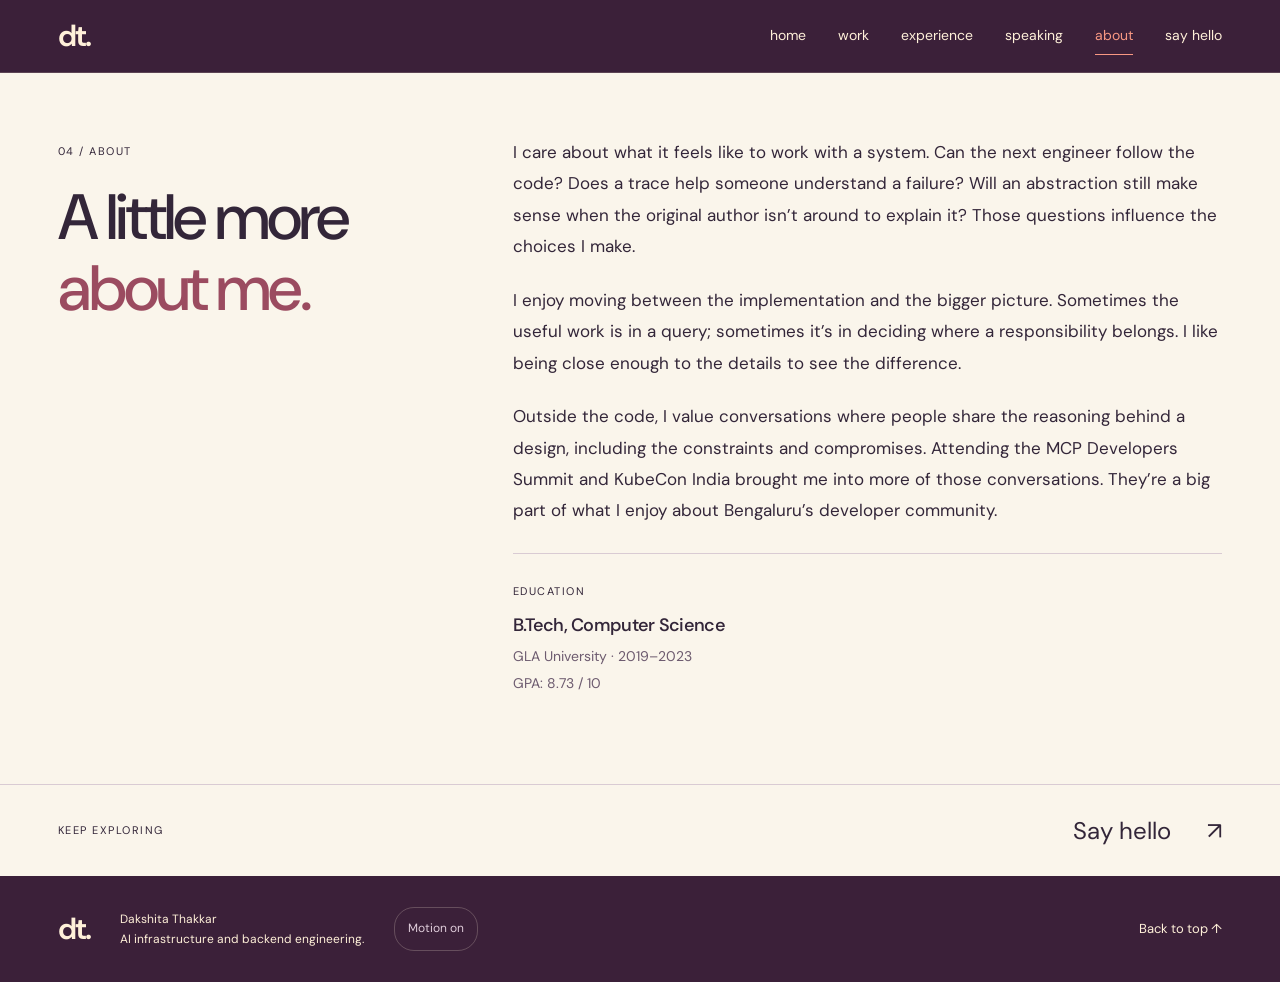
==== about.html @ 4d44dc37 "Split portfolio into full-width pages with shared navigation" ====
<!doctype html>
<html lang="en">
<head>
  <meta charset="utf-8">
  <meta name="viewport" content="width=device-width, initial-scale=1">
  <meta name="description" content="How I approach engineering, what I value in a system, and a little more about me.">
  <meta name="theme-color" content="#3b2039">
  <link rel="canonical" href="https://dakshitathakkar.github.io/about.html">
  <meta property="og:url" content="https://dakshitathakkar.github.io/about.html">
  <meta property="og:type" content="website">
  <meta property="og:title" content="About | Dakshita Thakkar">
  <meta property="og:description" content="How I approach engineering, what I value in a system, and a little more about me.">
  <title>About | Dakshita Thakkar</title>
  <link rel="icon" href="favicon.svg" type="image/svg+xml">
  <link rel="preconnect" href="https://fonts.googleapis.com">
  <link rel="preconnect" href="https://fonts.gstatic.com" crossorigin>
  <link href="https://fonts.googleapis.com/css2?family=DM+Sans:wght@400;450;500;550;600;650;700&display=swap" rel="stylesheet">
  <link rel="stylesheet" href="styles.css?v=bc477341f2">
  <link rel="stylesheet" href="interactions.css?v=3bfc44e476">
  <script src="site.js?v=f56ec90267" defer></script>
</head>
<body id="top"><div id="dakshita-studio" data-page="about" data-motion="off" aria-label="Dakshita’s personal portfolio"><div class="ds-spotlight" aria-hidden="true"></div><a class="skip-link" href="#main-content">Skip to content</a><header class="ds-nav"><a href="./" class="ds-monogram" aria-label="Dakshita Thakkar, home">dt.</a><nav aria-label="Main navigation"><a href="./">home</a><a href="work.html">work</a><a href="experience.html">experience</a><a href="speaking.html">speaking</a><a href="about.html" aria-current="page">about</a><a href="contact.html">say hello</a></nav><span class="ds-reading-progress" aria-hidden="true"></span></header>
<main id="main-content" tabindex="-1"><section class="ds-about-section ds-section" id="ds-about" aria-labelledby="about-title"><div class="ds-section-heading"><span class="ds-kicker">04 / ABOUT</span><h1 class="ds-page-title" id="about-title">A little more <br> <em>about me.</em></h1></div><div class="ds-about-copy"><p>I care about what it feels like to work with a system. Can the next engineer follow the code? Does a trace help someone understand a failure? Will an abstraction still make sense when the original author isn’t around to explain it? Those questions influence the choices I make.</p><p>I enjoy moving between the implementation and the bigger picture. Sometimes the useful work is in a query; sometimes it’s in deciding where a responsibility belongs. I like being close enough to the details to see the difference.</p><p>Outside the code, I value conversations where people share the reasoning behind a design, including the constraints and compromises. Attending the MCP Developers Summit and KubeCon India brought me into more of those conversations. They’re a big part of what I enjoy about Bengaluru’s developer community.</p><div class="ds-education"><span class="ds-kicker">EDUCATION</span><h3>B.Tech, Computer Science</h3><p>GLA University · 2019–2023 <br> GPA: 8.73 / 10</p></div></div></section><aside class="ds-next-page"><span class="ds-kicker">KEEP EXPLORING</span><a href="contact.html">Say hello <span aria-hidden="true">↗</span></a></aside></main>
  <footer class="ds-footer"><span class="ds-monogram">dt.</span><span>Dakshita Thakkar <br> AI infrastructure and backend engineering.</span><button class="ds-motion-toggle" type="button" aria-pressed="false" hidden>Motion off</button><a class="ds-back-top" href="#top">Back to top ↑</a></footer>
</div></body></html>
---- styles.css ----
/* Personal cover, restrained technical typography. */
:root{color-scheme:light dark}
html{scroll-padding-top:24px}
body{margin:0;background:light-dark(#eae2e4,#17141b)}
button,a,summary{-webkit-tap-highlight-color:transparent}
a:focus-visible,summary:focus-visible{outline:3px solid #cf795f;outline-offset:6px;border-radius:2px}
::selection{background:#f89883;color:#301d30}

#dakshita-studio{--ds-paper:light-dark(#faf5eb,#242027);--ds-ink:light-dark(#332639,#efe5d8);--ds-muted:light-dark(#6d5b6f,#c1b1c1);--ds-rule:light-dark(#d9cbd3,#544453);--ds-cover:light-dark(#3b2039,#301d30);--ds-cream:#fff0d9;--ds-coral:#f89883;--ds-note:light-dark(#edb9a8,#4d303e);font:14px/1.65 'DM Sans',Arial,sans-serif;color:var(--ds-ink);background:var(--ds-paper);width:100%;isolation:isolate}
#dakshita-studio *{box-sizing:border-box}
#dakshita-studio a{color:inherit;text-underline-offset:5px}
#dakshita-studio .ds-cover{background:var(--ds-cover);color:var(--ds-cream);background-image:radial-gradient(#fff0d908 .7px,transparent .7px);background-size:5px 5px}
#dakshita-studio .ds-nav{display:flex;justify-content:space-between;align-items:center;gap:20px;padding:23px 42px;padding-right:95px;border-bottom:1px solid #fff0d92b}
#dakshita-studio .ds-monogram{font:italic 30px/1 'DM Sans',Arial,sans-serif;text-decoration:none;letter-spacing:-2px}
#dakshita-studio nav{display:flex;gap:25px;flex-wrap:wrap}
#dakshita-studio nav a{font-size:11px;text-decoration:none;border-bottom:1px solid transparent;padding:5px 0}
#dakshita-studio nav a:hover{border-color:var(--ds-coral);color:var(--ds-coral)}
#dakshita-studio .ds-hero{padding:30px 42px 22px}
#dakshita-studio .ds-preface{display:flex;justify-content:space-between;align-items:center;gap:18px}
#dakshita-studio .ds-preface>span:first-child{font:9px/1.5 'DM Sans',sans-serif;letter-spacing:1.8px}
#dakshita-studio .ds-hand{font:400 23px/1.1 'DM Sans',Arial,sans-serif}
#dakshita-studio .ds-hello{transform:rotate(-7deg);padding-right:25px;color:var(--ds-coral)}
#dakshita-studio h1{font:400 clamp(75px,15vw,132px)/1.06 'DM Sans',Arial,sans-serif;letter-spacing:-6px;margin:8px 0 6px;color:var(--ds-coral)}
#dakshita-studio .ds-name-dot{color:var(--ds-cream)}
#dakshita-studio .ds-hero-grid{display:grid;grid-template-columns:1.08fr 1fr;gap:40px;align-items:center}
#dakshita-studio .ds-lead{font:400 30px/1.18 'DM Sans',Arial,sans-serif;letter-spacing:-.5px;margin:20px 0 17px}
#dakshita-studio .ds-lead em{font-weight:400;color:var(--ds-coral)}
#dakshita-studio .ds-body{font-size:12px;line-height:1.8;max-width:290px;color:#e0cddb;margin:0}
#dakshita-studio .ds-work-link{display:inline-flex;gap:25px;align-items:center;font-size:12px;text-decoration:none;margin-top:23px;padding-bottom:8px;border-bottom:1px solid var(--ds-coral)}
#dakshita-studio .ds-work-link span{font-size:23px;line-height:1}
#dakshita-studio .ds-location{display:flex;align-items:center;gap:8px;font-size:10px;letter-spacing:.3px;margin-top:26px;color:#d6bacb}
#dakshita-studio .ds-location-dot{width:5px;height:5px;border-radius:50%;background:var(--ds-coral)}
#dakshita-studio .ds-photo{margin:3px 6px 0 0;padding:11px 11px 13px;background:#f4e6d4;color:#432b40;transform:rotate(4deg);position:relative;box-shadow:8px 9px 0 #20102055}
#dakshita-studio .ds-photo-space{height:219px;position:relative;display:flex;align-items:center;justify-content:center;flex-direction:column;overflow:hidden;background:#d0aeab;background-image:linear-gradient(135deg,transparent 49.7%,#f6e3c97d 50%,transparent 50.3%)}
#dakshita-studio .ds-photo-label{position:absolute;top:13px;left:13px;right:13px;font:8px/1.5 'DM Sans',sans-serif;letter-spacing:1px}
#dakshita-studio .ds-photo-initials{font:italic 118px/.9 'DM Sans',Arial,sans-serif;color:#694556;letter-spacing:-15px;margin-left:-10px}
#dakshita-studio .ds-photo-initials span{color:#946475}
#dakshita-studio .ds-photo-placeholder{position:absolute;bottom:14px;left:13px;right:13px;font-size:11px;border-top:1px solid #69455655;padding-top:8px;text-align:center}
#dakshita-studio figcaption.ds-hand{font-size:20px;text-align:center;padding-top:11px}
#dakshita-studio .ds-tape{position:absolute;z-index:1;width:90px;height:25px;background:#f3c3a5d9;top:-13px;left:calc(50% - 45px);transform:rotate(-11deg);border-left:2px dotted #dba58b;border-right:2px dotted #dba58b}
#dakshita-studio .ds-cover-foot{margin-top:39px;padding-top:18px;border-top:1px solid #fff0d92b;display:flex;align-items:center;justify-content:space-between;gap:18px}
#dakshita-studio .ds-cover-foot>span:first-child{font-size:8px;letter-spacing:1.2px}
#dakshita-studio .ds-footnote{font-size:18px;color:var(--ds-coral);transform:rotate(-2deg)}
#dakshita-studio .ds-section{display:grid;grid-template-columns:190px minmax(0,1fr);gap:34px;padding:55px 42px}
#dakshita-studio .ds-kicker{font:9px/1.5 'DM Sans',Arial,sans-serif;letter-spacing:1.4px}
#dakshita-studio h2{font:400 33px/1.13 'DM Sans',Arial,sans-serif;letter-spacing:-.6px;margin:15px 0}
#dakshita-studio h2 em{font-weight:400;color:light-dark(#9b4b60,#ee9ca7)}
#dakshita-studio .ds-section-heading>p{font-size:11px;color:var(--ds-muted);line-height:1.75}
#dakshita-studio .ds-margin-note{display:block;margin-top:44px;color:light-dark(#9b4b60,#ee9ca7);transform:rotate(-6deg);font-size:22px}
#dakshita-studio .ds-project-meta{font-size:8px;letter-spacing:1.15px;color:var(--ds-muted);display:flex;justify-content:space-between;gap:12px}
#dakshita-studio h3{font:500 19px/1.3 'DM Sans',Arial,sans-serif;letter-spacing:-.6px;margin:12px 0}
#dakshita-studio .ds-project>p{font-size:12px;line-height:1.8;color:var(--ds-muted);margin:0 0 14px}
#dakshita-studio .ds-tags{display:flex;gap:7px;flex-wrap:wrap}
#dakshita-studio .ds-tags span{padding:3px 8px;border-radius:3px;background:light-dark(#eedfe5,#432f42);color:light-dark(#753b58,#efbfce);font-size:9px}
#dakshita-studio details{margin-top:18px}
#dakshita-studio summary{display:flex;justify-content:space-between;gap:10px;font-size:11px;list-style:none;padding:9px 0}
#dakshita-studio summary::-webkit-details-marker{display:none}
#dakshita-studio .ds-outline{padding:10px 14px;border-left:2px solid light-dark(#c67986,#ee9ca7);background:light-dark(#f0e8e5,#2d2730);font-size:11px}
#dakshita-studio .ds-outline p{margin:0 0 10px}
#dakshita-studio .ds-outline p:last-child{margin-bottom:0}
#dakshita-studio .ds-project+.ds-project{border-top:1px solid var(--ds-rule);margin-top:25px;padding-top:26px}
#dakshita-studio .ds-content-note{color:var(--ds-muted);font-size:9px;margin:22px 0 0;border-top:1px solid var(--ds-rule);padding-top:14px}
#dakshita-studio .ds-notes-section{background:var(--ds-note);padding:30px 42px 33px;position:relative;border-top:1px solid var(--ds-rule);border-bottom:1px solid var(--ds-rule)}
#dakshita-studio .ds-notes-top{display:flex;justify-content:space-between;gap:15px;align-items:center}
#dakshita-studio .ds-notes-top .ds-hand{font-size:18px;transform:rotate(-3deg)}
#dakshita-studio .ds-notes-section h2{font-size:44px;margin:28px 0 25px}
#dakshita-studio .ds-notes-section h2 em{color:inherit}
#dakshita-studio .ds-notes-bottom{display:flex;justify-content:space-between;align-items:end;gap:30px}
#dakshita-studio .ds-notes-bottom p{font-size:11px;margin:0}
#dakshita-studio .ds-note-label{font-size:8px;letter-spacing:1px;max-width:160px;line-height:1.7;text-align:right}
#dakshita-studio .ds-about-section{padding-top:42px;padding-bottom:42px}
#dakshita-studio .ds-about-copy p{font-size:12px;line-height:1.9;margin:0 0 15px}
#dakshita-studio .ds-about-copy .ds-about-prompt{color:var(--ds-muted);font-size:10px}
#dakshita-studio .ds-about-copy>.ds-hand{display:block;transform:rotate(-3deg);color:light-dark(#9b4b60,#ee9ca7);margin-top:22px}
#dakshita-studio .ds-footer{background:var(--ds-cover);color:var(--ds-cream);display:flex;align-items:center;gap:23px;padding:24px 42px;font-size:10px;line-height:1.7}
#dakshita-studio .ds-draft{margin-left:auto;font-size:8px;color:#d9bfcf;text-align:right}
@media(max-width:600px){#dakshita-studio .ds-nav{padding:18px 24px;gap:13px}#dakshita-studio nav{gap:14px}#dakshita-studio nav a{font-size:10px}#dakshita-studio .ds-hero{padding:25px 24px}#dakshita-studio .ds-preface{align-items:start}#dakshita-studio .ds-preface>span:first-child{max-width:160px;font-size:8px}#dakshita-studio .ds-hello{font-size:19px;padding-right:0}#dakshita-studio h1{font-size:clamp(65px,16vw,100px);letter-spacing:-4px;margin:17px 0}#dakshita-studio .ds-hero-grid{gap:25px;grid-template-columns:1fr}#dakshita-studio .ds-intro{max-width:390px}#dakshita-studio .ds-lead{font-size:31px;margin-top:0}#dakshita-studio .ds-body{max-width:370px}#dakshita-studio .ds-photo{width:245px;max-width:92%;justify-self:center;margin:15px 0 0}#dakshita-studio .ds-cover-foot{flex-direction:column;align-items:start;margin-top:32px;gap:14px}#dakshita-studio .ds-section{grid-template-columns:1fr;padding:35px 24px;gap:25px}#dakshita-studio .ds-section-heading h2 br{display:none}#dakshita-studio .ds-section-heading>p{display:none}#dakshita-studio .ds-margin-note{display:none}#dakshita-studio h2{font-size:31px}#dakshita-studio .ds-notes-section{padding:27px 24px}#dakshita-studio .ds-notes-top{flex-wrap:wrap}#dakshita-studio .ds-notes-section h2{font-size:36px}#dakshita-studio .ds-notes-bottom{display:block}#dakshita-studio .ds-note-label{display:block;text-align:left;margin-top:18px;max-width:none}#dakshita-studio .ds-footer{padding:22px 24px;flex-wrap:wrap;gap:18px}#dakshita-studio .ds-draft{text-align:left;margin:0;width:100%}}
@media(prefers-reduced-motion:no-preference){#dakshita-studio a{transition:color .15s}#dakshita-studio .ds-photo{transition:transform .25s}#dakshita-studio .ds-photo:hover{transform:rotate(1deg)}}

/* Production typography and page scale. */
#dakshita-studio{max-width:none;margin:0;font-size:16px}
#dakshita-studio .ds-nav{padding:26px 64px}
#dakshita-studio .ds-monogram{font-style:normal;font-weight:650;letter-spacing:-2px}
#dakshita-studio nav{gap:32px}
#dakshita-studio nav a{font-size:14px;min-height:44px;display:inline-flex;align-items:center}
#dakshita-studio nav a[aria-current="location"]{color:var(--ds-coral);border-bottom-color:var(--ds-coral)}
#dakshita-studio .ds-hero{padding:42px 64px 28px}
#dakshita-studio .ds-preface>span:first-child{font-size:11px;letter-spacing:1.8px}
#dakshita-studio .ds-hand{font-family:'DM Sans',Arial,sans-serif;font-size:15px;font-weight:400;font-style:italic;line-height:1.5;transform:none}
#dakshita-studio .ds-hello{font-size:16px;transform:rotate(-4deg)}
#dakshita-studio h1{font-weight:650;font-size:clamp(76px,13vw,144px);letter-spacing:-9px;line-height:1.1;margin:15px 0 26px}
#dakshita-studio .ds-hero-grid{grid-template-columns:minmax(0,1.15fr) minmax(0,.85fr);gap:68px}
#dakshita-studio .ds-lead{font-weight:500;font-size:39px;letter-spacing:-1.3px;line-height:1.2;margin:12px 0 23px}
#dakshita-studio em{font-style:normal}
#dakshita-studio .ds-body{font-size:16px;max-width:385px;line-height:1.85}
#dakshita-studio .ds-work-link{font-size:15px;min-height:44px;margin-top:26px}
#dakshita-studio .ds-location{font-size:12px;margin-top:25px}
#dakshita-studio .ds-photo{max-width:350px;width:100%;justify-self:center;margin-right:9px;transform:rotate(3deg)}
#dakshita-studio .ds-photo-space{height:290px}
#dakshita-studio .ds-photo-label{font-size:10px;letter-spacing:1.4px;top:17px;left:17px}
#dakshita-studio .ds-photo-initials{font-style:normal;font-size:110px;font-weight:550;letter-spacing:-17px}
#dakshita-studio .ds-photo-placeholder{font-size:13px;padding-top:12px;bottom:16px}
#dakshita-studio figcaption.ds-hand{font-size:13px;padding:15px 0 4px}
#dakshita-studio .ds-cover-foot{margin-top:49px;padding-top:23px}
#dakshita-studio .ds-cover-foot>span:first-child{font-size:10px}
#dakshita-studio .ds-footnote{font-size:13px}
#dakshita-studio .ds-section{grid-template-columns:255px minmax(0,1fr);gap:65px;padding:75px 64px}
#dakshita-studio .ds-kicker{font-size:11px;letter-spacing:1.5px}
#dakshita-studio h2{font-weight:500;font-size:35px;letter-spacing:-1.25px;line-height:1.2;margin-top:20px}
#dakshita-studio .ds-section-heading>p{font-size:14px}
#dakshita-studio .ds-margin-note{font-size:15px;margin-top:36px}
#dakshita-studio .ds-project-meta{font-size:10px}
#dakshita-studio h3{font-size:23px;font-weight:550;letter-spacing:-.7px;line-height:1.4;margin-top:16px}
#dakshita-studio .ds-project>p{font-size:15px;line-height:1.85}
#dakshita-studio .ds-tags span{font-size:12px;padding:4px 10px}
#dakshita-studio summary{cursor:pointer;font-size:14px;min-height:44px;padding:12px 0;align-items:center}
#dakshita-studio summary>span{font-size:20px;transition:transform .15s}
#dakshita-studio details[open] summary>span{transform:rotate(45deg)}
#dakshita-studio .ds-outline{font-size:14px;padding:18px 20px}
#dakshita-studio .ds-outline p{line-height:1.8;margin-bottom:14px}
#dakshita-studio .ds-outline p:last-child{margin-bottom:0}
#dakshita-studio .ds-project+.ds-project{margin-top:32px;padding-top:32px}
#dakshita-studio .ds-content-note{font-size:12px;line-height:1.7;padding-top:18px;margin-top:28px}
#dakshita-studio .ds-notes-section{padding:42px 64px}
#dakshita-studio .ds-notes-top .ds-hand{font-size:14px}
#dakshita-studio .ds-notes-section h2{font-size:clamp(30px,5vw,54px);line-height:1.17;letter-spacing:-1.8px;margin:34px 0}
#dakshita-studio .ds-notes-bottom p{font-size:14px;line-height:1.85}
#dakshita-studio .ds-note-label{font-size:10px;max-width:200px}
#dakshita-studio .ds-about-copy p{font-size:16px}
#dakshita-studio .ds-about-copy .ds-about-prompt{font-size:14px}
#dakshita-studio .ds-about-copy>.ds-hand{font-size:16px}
#dakshita-studio .ds-footer{font-size:12px;padding:30px 64px;gap:30px}
#dakshita-studio .ds-back-top{margin-left:auto;text-decoration:none;padding:12px 0;font-size:13px}
#dakshita-studio .skip-link{position:absolute;top:10px;left:10px;transform:translateY(-200%);z-index:10;padding:10px 16px;background:#fff0d9;color:#3b2039}
#dakshita-studio .skip-link:focus{transform:translateY(0)}

@media(max-width:900px) and (min-width:601px){#dakshita-studio .ds-nav,#dakshita-studio .ds-hero,#dakshita-studio .ds-notes-section,#dakshita-studio .ds-footer{padding-left:40px;padding-right:40px}#dakshita-studio .ds-section{padding:55px 40px;grid-template-columns:195px minmax(0,1fr);gap:35px}#dakshita-studio .ds-hero-grid{gap:35px}#dakshita-studio .ds-lead{font-size:30px}#dakshita-studio .ds-photo-space{height:245px}#dakshita-studio .ds-body{font-size:14px}#dakshita-studio h2{font-size:30px}#dakshita-studio .ds-footnote{max-width:210px}}
@media(max-width:600px){#dakshita-studio .ds-nav{padding:18px 24px;align-items:center;gap:15px}#dakshita-studio nav{gap:13px}#dakshita-studio nav a{font-size:11px}#dakshita-studio .ds-hero{padding:28px 24px}#dakshita-studio .ds-preface>span:first-child{font-size:9px;max-width:160px}#dakshita-studio .ds-hello{font-size:13px;max-width:100px}#dakshita-studio h1{font-size:clamp(58px,14.8vw,90px);letter-spacing:-4px;margin:22px 0 25px}#dakshita-studio .ds-hero-grid{grid-template-columns:1fr;gap:28px}#dakshita-studio .ds-lead{font-size:31px}#dakshita-studio .ds-body{font-size:15px}#dakshita-studio .ds-photo{max-width:280px;width:90%;margin:15px 0 0}#dakshita-studio .ds-photo-space{height:255px}#dakshita-studio .ds-cover-foot{gap:14px;margin-top:36px}#dakshita-studio .ds-cover-foot>span:first-child{font-size:9px}#dakshita-studio .ds-footnote{font-size:13px}#dakshita-studio .ds-section{padding:40px 24px;grid-template-columns:1fr;gap:20px}#dakshita-studio h2{font-size:30px}#dakshita-studio h3{font-size:22px}#dakshita-studio .ds-kicker{font-size:10px}#dakshita-studio .ds-notes-section{padding:30px 24px}#dakshita-studio .ds-notes-top .ds-hand{font-size:12px}#dakshita-studio .ds-notes-section h2{font-size:33px;letter-spacing:-1.1px}#dakshita-studio .ds-notes-bottom p{font-size:14px}#dakshita-studio .ds-note-label{font-size:10px;max-width:none}#dakshita-studio .ds-about-copy p{font-size:15px}#dakshita-studio .ds-footer{padding:24px;gap:18px;flex-wrap:wrap}#dakshita-studio .ds-footer>span:nth-child(2){font-size:11px}#dakshita-studio .ds-back-top{margin-left:0;flex-basis:100%}}
@media(prefers-reduced-motion:no-preference){html{scroll-behavior:smooth}}
@media(prefers-reduced-motion:reduce){*,*::before,*::after{transition:none!important;animation:none!important}}

/* Résumé-backed content: career, speaking, education, and contact. */
#dakshita-studio .ds-hero-social{display:flex;flex-wrap:wrap;gap:22px;margin-top:15px}
#dakshita-studio .ds-hero-social a{font-size:13px;text-decoration:none;min-height:44px;display:inline-flex;align-items:center;color:#e0cddb}
#dakshita-studio .ds-hero-social a:hover{color:var(--ds-coral)}
#dakshita-studio .ds-location{margin-top:12px}
#dakshita-studio .ds-project strong{color:var(--ds-ink);font-weight:600}
#dakshita-studio .ds-experience-section{border-top:1px solid var(--ds-rule)}
#dakshita-studio .ds-role{padding:0 0 29px 23px;border-left:1px solid var(--ds-rule);position:relative}
#dakshita-studio .ds-role:before{content:'';width:7px;height:7px;border-radius:50%;background:light-dark(#9b4b60,#ee9ca7);position:absolute;left:-4px;top:6px}
#dakshita-studio .ds-role time{font-size:11px;color:var(--ds-muted);letter-spacing:1px}
#dakshita-studio .ds-role h3{font-size:20px;margin:9px 0 2px}
#dakshita-studio .ds-role p{font-size:14px;line-height:1.85;color:var(--ds-muted);margin:9px 0 0}
#dakshita-studio .ds-role p.ds-company{margin:0;color:light-dark(#873e59,#ee9ca7);font-size:14px;font-weight:500}
#dakshita-studio .ds-recognition{border-top:1px solid var(--ds-rule);padding-top:24px;margin-top:6px}
#dakshita-studio .ds-recognition p{font-size:14px;line-height:1.8;margin:10px 0}
#dakshita-studio .ds-toolkit{border-top:1px solid var(--ds-rule);padding-top:9px;margin-top:23px}
#dakshita-studio .ds-talk-event{font-size:11px;letter-spacing:1px;margin-top:30px}
#dakshita-studio .ds-notes-section h2{font-size:clamp(30px,4.5vw,49px);margin:15px 0 22px}
#dakshita-studio .ds-education{border-top:1px solid var(--ds-rule);margin-top:26px;padding-top:23px}
#dakshita-studio .ds-education h3{font-size:18px;margin:10px 0 5px}
#dakshita-studio .ds-education p{font-size:14px;color:var(--ds-muted)}
#dakshita-studio .ds-contact-section{display:grid;grid-template-columns:1fr 1.2fr;gap:36px;padding:48px 64px;background:light-dark(#eee3e6,#302430);border-top:1px solid var(--ds-rule);align-items:center}
#dakshita-studio .ds-contact-section p{font-size:14px;color:var(--ds-muted);max-width:300px}
#dakshita-studio .ds-contact-links{min-width:0}
#dakshita-studio .ds-email{font-size:clamp(14px,1.7vw,20px);display:flex;justify-content:space-between;gap:14px;overflow-wrap:anywhere;padding:14px 0;border-bottom:1px solid var(--ds-rule);text-decoration:none}
#dakshita-studio .ds-contact-links>div{display:flex;gap:24px;flex-wrap:wrap;margin-top:15px}
#dakshita-studio .ds-contact-links>div a{font-size:14px;padding:10px 0;text-decoration:none;min-height:44px}
#dakshita-studio .ds-contact-links a:hover{color:light-dark(#9b4b60,#ee9ca7)}
@media(max-width:900px) and (min-width:601px){#dakshita-studio .ds-contact-section{padding:40px;gap:25px}}
@media(max-width:600px){#dakshita-studio .ds-nav{align-items:flex-start}#dakshita-studio .ds-nav .ds-monogram{padding-top:5px}#dakshita-studio nav{justify-content:flex-end;column-gap:16px;row-gap:0}#dakshita-studio nav a{font-size:12px}#dakshita-studio .ds-contact-section{grid-template-columns:1fr;padding:34px 24px;gap:15px}#dakshita-studio .ds-email{font-size:14px}#dakshita-studio .ds-talk-event{font-size:10px;line-height:1.7}#dakshita-studio .ds-notes-section h2{font-size:30px;letter-spacing:-.8px}#dakshita-studio .ds-role h3{font-size:19px}}

/* Longer personal copy with comfortable reading widths. */
#dakshita-studio .ds-body{max-width:440px}
#dakshita-studio .ds-body+.ds-body{margin-top:18px}
#dakshita-studio .ds-hero-grid{align-items:start}
#dakshita-studio .ds-photo{margin-top:25px}
#dakshita-studio .ds-work-intro{margin:0 0 36px;padding-bottom:24px;border-bottom:1px solid var(--ds-rule)}
#dakshita-studio .ds-work-intro p,#dakshita-studio .ds-career-intro{font-size:15px;line-height:1.9;color:var(--ds-muted);max-width:64ch;margin:0 0 16px}
#dakshita-studio .ds-work-intro p:last-child{margin-bottom:0}
#dakshita-studio .ds-career-intro{margin-bottom:30px}
#dakshita-studio .ds-project>p,#dakshita-studio .ds-outline p{max-width:66ch}
#dakshita-studio .ds-speaking-copy{max-width:730px;margin-top:26px;padding-top:22px;border-top:1px solid light-dark(#6f36482b,#efc8d138)}
#dakshita-studio .ds-speaking-copy p{font-size:15px;line-height:1.85;margin:0 0 16px}
#dakshita-studio .ds-speaking-copy p:last-child{margin-bottom:0}
#dakshita-studio .ds-about-copy>p{max-width:64ch;margin-bottom:22px}
#dakshita-studio .ds-about-copy>h3{font-size:19px;font-weight:550;margin:30px 0 16px}
#dakshita-studio .ds-contact-section p{max-width:38ch;line-height:1.85}
@media(max-width:600px){#dakshita-studio .ds-photo{margin-top:8px}#dakshita-studio .ds-work-intro p,#dakshita-studio .ds-career-intro,#dakshita-studio .ds-speaking-copy p{font-size:14px}#dakshita-studio .ds-about-copy>h3{font-size:18px}}

/* Agent-engineering scope in the introduction. */
#dakshita-studio .ds-hero-proof{display:flex;gap:22px;flex-wrap:wrap;border-top:1px solid #fff0d92b;padding-top:18px;margin-top:24px;font-size:12px;color:#e0cddb}
#dakshita-studio .ds-hero-proof span{display:flex;align-items:baseline;gap:7px}
#dakshita-studio .ds-hero-proof strong{font-size:23px;font-weight:550;color:var(--ds-coral);letter-spacing:-.5px}
@media(max-width:600px){#dakshita-studio .ds-hero-proof{gap:14px;font-size:11px}#dakshita-studio .ds-hero-proof strong{font-size:21px}}

/* Case study typography. */
#dakshita-studio .ds-case-study h4{font-size:12px;line-height:1.5;font-weight:600;letter-spacing:.4px;color:var(--ds-ink);margin:23px 0 7px}
#dakshita-studio .ds-case-study p{font-size:15px;line-height:1.85;color:var(--ds-muted);max-width:66ch;margin:0 0 14px}

/* Compact project previews with native, keyboard-accessible disclosures. */
#dakshita-studio .ds-project .ds-project-impact{padding:10px 13px;margin:16px 0;border-left:2px solid light-dark(#9b4b60,#ee9ca7);background:light-dark(#f0e8e5,#2d2730);font-size:14px;line-height:1.65}
#dakshita-studio .ds-impact-label{display:block;font-size:10px;letter-spacing:1px;text-transform:uppercase;font-weight:600;color:light-dark(#873e59,#ee9ca7);margin-bottom:3px}
#dakshita-studio .ds-case-disclosure{margin-top:9px}
#dakshita-studio .ds-case-disclosure summary{color:light-dark(#873e59,#ee9ca7);padding:8px 0}
#dakshita-studio .ds-case-disclosure summary b{font-weight:500}
#dakshita-studio .ds-case-disclosure .ds-case-close{display:none}
#dakshita-studio .ds-case-disclosure[open] .ds-case-open{display:none}
#dakshita-studio .ds-case-disclosure[open] .ds-case-close{display:inline}
#dakshita-studio .ds-case-disclosure .ds-case-study h4:first-child{margin-top:0}
#dakshita-studio .ds-case-disclosure .ds-case-study p:last-child{margin-bottom:0}

/* Selected portrait and conference photograph. */
#dakshita-studio .ds-photo-space{height:auto;aspect-ratio:4/5;background:#e8e0da;display:block}
#dakshita-studio .ds-portrait{display:block;width:100%;height:100%;object-fit:cover;object-position:50% 30%}
#dakshita-studio .ds-speaking-layout{display:grid;grid-template-columns:minmax(0,1.3fr) minmax(0,1fr);gap:32px;align-items:center;margin-top:30px}
#dakshita-studio .ds-stage-photo{margin:0;min-width:0}
#dakshita-studio .ds-talk-video{display:block;text-decoration:none;border-radius:4px;overflow:hidden;background:#301d30;color:#fff0d9;box-shadow:0 8px 24px #20102018}
#dakshita-studio .ds-talk-video img{display:block;width:100%;height:auto;aspect-ratio:4/3}
#dakshita-studio .ds-watch-bar{display:flex;align-items:center;justify-content:space-between;gap:12px;padding:15px 18px;font-size:13px;line-height:1.5}
#dakshita-studio .ds-watch-bar>span:first-child{display:flex;align-items:center;gap:10px}
#dakshita-studio .ds-watch-bar>span:last-child{white-space:nowrap;font-size:12px;color:#e0cddb}
#dakshita-studio .ds-play-icon{font-size:12px;color:#f89883}
#dakshita-studio .ds-talk-video:hover .ds-watch-bar,#dakshita-studio .ds-talk-video:focus-visible .ds-watch-bar{background:#432b40}
#dakshita-studio .ds-stage-photo figcaption{font-size:12px;line-height:1.6;margin-top:10px;opacity:.85}
#dakshita-studio .ds-speaking-layout .ds-speaking-copy{margin:0;padding:0;border:0;max-width:none}
@media(max-width:800px){#dakshita-studio .ds-speaking-layout{grid-template-columns:1fr;gap:24px}}
@media(max-width:600px){#dakshita-studio .ds-watch-bar{padding:13px 12px;font-size:12px}#dakshita-studio .ds-watch-bar>span:last-child{font-size:11px}}

/* Separate pages, with edge-to-edge backgrounds and fluid content layouts. */
#dakshita-studio{--ds-gutter:clamp(24px,4.5vw,100px);min-height:100svh;display:flex;flex-direction:column}
#dakshita-studio main{flex:1;min-width:0}
#dakshita-studio :is(.ds-nav,.ds-hero,.ds-section,.ds-notes-section,.ds-contact-section,.ds-footer,.ds-explore,.ds-next-page){padding-left:var(--ds-gutter);padding-right:var(--ds-gutter)}
#dakshita-studio .ds-nav nav{gap:clamp(18px,2.5vw,44px)}
#dakshita-studio .ds-hero{min-height:calc(100svh - 73px);display:flex;flex-direction:column;padding-top:36px;padding-bottom:26px}
#dakshita-studio .ds-hero-grid{flex:1;grid-template-columns:minmax(0,1.2fr) minmax(0,.8fr);align-items:center;gap:clamp(40px,7vw,130px);padding-top:16px}
#dakshita-studio .ds-intro{max-width:760px}
#dakshita-studio .ds-intro h1{font-size:clamp(90px,9vw,168px);margin:0 0 20px;letter-spacing:-.065em}
#dakshita-studio .ds-lead{font-size:clamp(30px,2.8vw,48px);max-width:25ch}
#dakshita-studio .ds-body{max-width:65ch;font-size:clamp(15px,1.05vw,18px);line-height:1.8}
#dakshita-studio .ds-photo{max-width:clamp(320px,28vw,480px);width:90%;margin:20px 0;align-self:center}
#dakshita-studio .ds-cover-foot{margin-top:32px}
#dakshita-studio .ds-explore{padding-top:64px;padding-bottom:72px}
#dakshita-studio .ds-explore-heading{display:flex;align-items:baseline;justify-content:space-between;gap:20px;margin-bottom:25px}
#dakshita-studio .ds-explore-heading h2{margin:0;font-size:30px}
#dakshita-studio .ds-page-cards{display:grid;grid-template-columns:repeat(4,minmax(0,1fr));gap:20px}
#dakshita-studio .ds-page-card{display:block;text-decoration:none;border:1px solid var(--ds-rule);padding:26px;min-width:0;background:light-dark(#f3ebe5,#2d2730);transition:transform .2s,border-color .2s}
#dakshita-studio .ds-page-card .ds-kicker{display:flex;justify-content:space-between}
#dakshita-studio .ds-page-card .ds-kicker span{font-size:20px;line-height:1}
#dakshita-studio .ds-page-card h3{margin-top:35px}
#dakshita-studio .ds-page-card p{font-size:14px;line-height:1.8;color:var(--ds-muted);margin-bottom:0;max-width:36ch}
#dakshita-studio .ds-page-card:hover{transform:translateY(-4px);border-color:light-dark(#9b4b60,#ee9ca7)}
#dakshita-studio .ds-page-title{font-size:clamp(44px,5vw,82px);line-height:1.1;font-weight:500;letter-spacing:-.045em;color:var(--ds-ink);margin:20px 0 24px}
#dakshita-studio .ds-page-title em{color:light-dark(#9b4b60,#ee9ca7)}
#dakshita-studio .ds-section{grid-template-columns:minmax(240px,.85fr) minmax(0,1.65fr);gap:clamp(40px,7vw,140px);padding-top:64px;padding-bottom:72px}
#dakshita-studio .ds-section-heading>p{max-width:34ch}
#dakshita-studio .ds-work-section{display:block}
#dakshita-studio .ds-work-section .ds-section-heading{position:static;display:grid;grid-template-columns:1fr 1fr;column-gap:40px;align-items:end;margin-bottom:40px}
#dakshita-studio .ds-work-section .ds-section-heading .ds-kicker{grid-column:1/-1}
#dakshita-studio .ds-work-section .ds-page-title{grid-row:2/4;margin-bottom:0}
#dakshita-studio .ds-work-section .ds-section-heading>p{font-size:17px;max-width:45ch;margin-bottom:0}
#dakshita-studio .ds-work-section .ds-margin-note{margin-top:12px}
#dakshita-studio .ds-projects{display:grid;grid-template-columns:repeat(2,minmax(0,1fr));gap:28px;align-items:start}
#dakshita-studio .ds-work-intro{grid-column:1/-1;margin:0;padding:0 0 12px;border:0}
#dakshita-studio .ds-work-intro p{max-width:90ch}
#dakshita-studio .ds-project{padding:30px;border:1px solid var(--ds-rule);border-radius:8px;background:light-dark(#f5eee7,#2b252e)}
#dakshita-studio .ds-project+.ds-project{margin:0;padding:30px}
#dakshita-studio .ds-project::before{inset:0}
#dakshita-studio .ds-project h3{font-size:clamp(23px,2vw,32px);max-width:30ch;line-height:1.25}
#dakshita-studio .ds-timeline{max-width:900px}
#dakshita-studio .ds-role{padding-bottom:40px;padding-left:30px}
#dakshita-studio .ds-role h3{font-size:25px}
#dakshita-studio .ds-role p{font-size:16px;max-width:68ch}
#dakshita-studio .ds-career-intro{font-size:17px}
#dakshita-studio .ds-notes-section{padding-top:52px;padding-bottom:64px;min-height:calc(100svh - 73px)}
#dakshita-studio .ds-notes-section .ds-page-title{max-width:24ch}
#dakshita-studio .ds-speaking-layout{grid-template-columns:minmax(0,1.4fr) minmax(0,1fr);gap:clamp(28px,5vw,100px)}
#dakshita-studio .ds-speaking-copy p{font-size:clamp(16px,1.2vw,20px);max-width:55ch}
#dakshita-studio .ds-about-section{min-height:calc(100svh - 220px)}
#dakshita-studio .ds-about-copy>p{font-size:clamp(17px,1.25vw,21px);line-height:1.85;max-width:62ch}
#dakshita-studio .ds-contact-section{min-height:calc(100svh - 220px);grid-template-columns:minmax(0,1fr) minmax(0,1fr);gap:8vw;padding-top:70px;padding-bottom:80px}
#dakshita-studio .ds-contact-section p{font-size:17px;max-width:48ch}
#dakshita-studio .ds-email{font-size:clamp(17px,2vw,32px);padding:22px 0}
#dakshita-studio .ds-next-page{border-top:1px solid var(--ds-rule);display:flex;align-items:center;justify-content:space-between;gap:24px;padding-top:26px;padding-bottom:26px}
#dakshita-studio .ds-next-page a{font-size:24px;text-decoration:none;display:flex;gap:36px;align-items:center}
#dakshita-studio .ds-next-page a:hover{color:light-dark(#9b4b60,#ee9ca7)}
@media(min-width:1800px){#dakshita-studio .ds-hero-grid{grid-template-columns:1fr 1fr}#dakshita-studio .ds-photo{max-width:520px}#dakshita-studio .ds-project{padding:40px}#dakshita-studio .ds-project+.ds-project{padding:40px}}
@media(max-width:1000px){#dakshita-studio .ds-page-cards{grid-template-columns:repeat(2,minmax(0,1fr))}#dakshita-studio .ds-section{gap:35px;grid-template-columns:minmax(200px,.8fr) minmax(0,1.2fr)}#dakshita-studio .ds-hero-grid{gap:35px}#dakshita-studio .ds-nav nav{gap:18px}}
@media(max-width:800px){#dakshita-studio .ds-hero-grid,#dakshita-studio .ds-section,#dakshita-studio .ds-speaking-layout,#dakshita-studio .ds-contact-section{grid-template-columns:1fr}#dakshita-studio .ds-section-heading{position:static}#dakshita-studio .ds-photo{max-width:340px}#dakshita-studio .ds-hero-grid{gap:30px}#dakshita-studio .ds-hero{min-height:0}#dakshita-studio .ds-intro{max-width:none}#dakshita-studio .ds-body{max-width:65ch}#dakshita-studio .ds-projects{grid-template-columns:1fr}#dakshita-studio .ds-work-section .ds-section-heading{display:block}#dakshita-studio .ds-work-section .ds-section-heading>p{display:block}#dakshita-studio .ds-about-section,#dakshita-studio .ds-contact-section{min-height:0}#dakshita-studio .ds-contact-section{gap:30px}#dakshita-studio .ds-nav nav a{font-size:12px}#dakshita-studio .ds-explore-heading{display:block}#dakshita-studio .ds-explore-heading h2{margin-top:12px}}
@media(max-width:600px){#dakshita-studio .ds-nav{align-items:center;gap:20px}#dakshita-studio .ds-nav nav{display:grid;grid-template-columns:repeat(3,auto);column-gap:18px;row-gap:0}#dakshita-studio .ds-nav nav a{min-height:36px;font-size:11px}#dakshita-studio .ds-nav .ds-monogram{padding:0}#dakshita-studio .ds-intro h1{font-size:clamp(62px,16vw,92px);margin:12px 0 24px}#dakshita-studio .ds-lead{font-size:30px}#dakshita-studio .ds-page-title{font-size:44px}#dakshita-studio .ds-section,#dakshita-studio .ds-notes-section,#dakshita-studio .ds-contact-section{padding-top:36px;padding-bottom:44px}#dakshita-studio .ds-page-cards{grid-template-columns:1fr}#dakshita-studio .ds-page-card h3{margin-top:22px}#dakshita-studio .ds-project,#dakshita-studio .ds-project+.ds-project{padding:22px}#dakshita-studio .ds-project-meta{font-size:9px;letter-spacing:.6px}#dakshita-studio .ds-explore{padding-top:40px;padding-bottom:44px}#dakshita-studio .ds-photo{width:85%;max-width:320px}#dakshita-studio .ds-next-page{flex-wrap:wrap}#dakshita-studio .ds-next-page a{font-size:22px}#dakshita-studio .ds-role p{font-size:15px}}
---- interactions.css ----
/* Interaction layer in the portfolio's existing plum and coral palette. */
html{scroll-padding-top:calc(var(--ds-header-height,100px) + 24px)}
#dakshita-studio .ds-nav{position:sticky;top:0;z-index:30;background:var(--ds-cover);color:var(--ds-cream);padding-top:14px;padding-bottom:14px;box-shadow:0 0 0 transparent}
#dakshita-studio .ds-nav.has-scrolled{box-shadow:0 8px 30px #160b2026;border-bottom-color:#f898834d}
#dakshita-studio .ds-reading-progress{position:absolute;left:0;bottom:-1px;width:100%;height:2px;background:var(--ds-coral);transform:scaleX(0);transform-origin:left;pointer-events:none}
#dakshita-studio .ds-nav nav a{position:relative;border:0;gap:7px}
#dakshita-studio .ds-nav nav a::after{content:'';position:absolute;bottom:3px;left:0;right:0;height:1px;background:var(--ds-coral);transform:scaleX(0);transform-origin:left}
#dakshita-studio .ds-nav nav a:is(:hover,:focus-visible,[aria-current="page"]){color:var(--ds-coral);border:0}
#dakshita-studio .ds-nav nav a:is(:hover,:focus-visible,[aria-current="page"])::after{transform:scaleX(1)}
#dakshita-studio .skip-link{position:fixed;z-index:50}
#dakshita-studio .ds-spotlight{display:none;position:fixed;inset:0;z-index:20;pointer-events:none;opacity:0;background:radial-gradient(500px circle at var(--pointer-x,50%) var(--pointer-y,20%),light-dark(#af507212,#ffa88412),transparent 75%)}
#dakshita-studio .ds-project{position:relative;isolation:isolate}
#dakshita-studio .ds-project::before{content:'';position:absolute;inset:-16px;z-index:-1;border-radius:12px;background:light-dark(#eddee744,#a4729c0b);box-shadow:inset 0 1px 0 light-dark(#a456701a,#f6c6d51a),0 12px 30px #21102408;opacity:0;pointer-events:none}
#dakshita-studio .ds-project:is(:hover,:focus-within)::before{opacity:1}
#dakshita-studio .ds-project:is(:hover,:focus-within) h3{color:light-dark(#913b58,#f0a8b5)}
#dakshita-studio .ds-project:focus-within .ds-tags span{background:light-dark(#e6cdd9,#57364f)}
#dakshita-studio .ds-role{border-left-width:2px}
#dakshita-studio .ds-role:hover{border-left-color:light-dark(#9b4b60,#ee9ca7)}
#dakshita-studio .ds-role:hover h3{color:light-dark(#913b58,#f0a8b5)}
#dakshita-studio .ds-role:hover::before{box-shadow:0 0 0 5px light-dark(#a34c6815,#ee9ca719)}
#dakshita-studio summary:is(:hover,:focus-visible){color:light-dark(#913b58,#f0a8b5)}
#dakshita-studio .ds-external-arrow{display:inline-block}
#dakshita-studio .ds-hero-social a,#dakshita-studio .ds-contact-links>div a{position:relative}
#dakshita-studio .ds-hero-social a::after,#dakshita-studio .ds-contact-links>div a::after{content:'';height:1px;position:absolute;bottom:6px;left:0;right:0;background:currentColor;transform:scaleX(0);transform-origin:left}
#dakshita-studio .ds-hero-social a:is(:hover,:focus-visible)::after,#dakshita-studio .ds-contact-links>div a:is(:hover,:focus-visible)::after{transform:scaleX(1)}
#dakshita-studio .ds-email:is(:hover,:focus-visible){border-bottom-color:light-dark(#9b4b60,#ee9ca7)}
#dakshita-studio .ds-motion-toggle{font:inherit;font-size:12px;line-height:1.3;color:#e0cddb;background:transparent;border:1px solid #fff0d938;border-radius:20px;padding:10px 13px;min-height:44px;cursor:pointer}
#dakshita-studio .ds-motion-toggle:hover{border-color:var(--ds-coral);color:var(--ds-coral)}
#dakshita-studio .ds-motion-toggle:focus-visible{outline:3px solid var(--ds-coral);outline-offset:4px}
#dakshita-studio .ds-motion-toggle:disabled{cursor:default;opacity:.75}
#dakshita-studio .ds-motion-toggle[hidden]{display:none}
@media(min-width:901px){#dakshita-studio .ds-section-heading{position:sticky;top:calc(var(--ds-header-height,80px) + 38px);align-self:start}}
@media(hover:hover) and (pointer:fine){
  #dakshita-studio[data-motion="on"] .ds-spotlight{display:block}
  #dakshita-studio[data-motion="on"].pointer-active .ds-spotlight{opacity:1}
  #dakshita-studio[data-motion="on"] .ds-photo{transform:perspective(900px) rotateX(var(--photo-x,0deg)) rotateY(var(--photo-y,0deg)) rotateZ(3deg);transition:transform 200ms ease-out,box-shadow 250ms ease-out}
  #dakshita-studio[data-motion="on"] .ds-photo.is-tilting{box-shadow:12px 18px 30px #140a2338}
  #dakshita-studio[data-motion="on"] .ds-project:hover{transform:translateY(-3px)}
  #dakshita-studio .ds-project:hover .ds-tags span{background:light-dark(#e6cdd9,#57364f)}
}
@media(prefers-reduced-motion:no-preference){
  #dakshita-studio[data-motion="on"] :is(.ds-project,.ds-role,.ds-nav,.ds-tags span,h3,summary,.ds-email,.ds-motion-toggle){transition:color 180ms ease,background-color 180ms ease,border-color 180ms ease,box-shadow 250ms ease,transform 250ms ease}
  #dakshita-studio[data-motion="on"] :is(.ds-project,.ds-role,.ds-nav nav a,.ds-hero-social a,.ds-contact-links>div a)::before,
  #dakshita-studio[data-motion="on"] :is(.ds-nav nav a,.ds-hero-social a,.ds-contact-links>div a)::after{transition:opacity 220ms ease,transform 220ms ease,box-shadow 220ms ease}
  #dakshita-studio[data-motion="on"] .ds-spotlight{transition:opacity 400ms ease}
  #dakshita-studio[data-motion="on"] .ds-external-arrow,#dakshita-studio[data-motion="on"] .ds-work-link>span{transition:transform 180ms ease}
  #dakshita-studio[data-motion="on"] a:is(:hover,:focus-visible) .ds-external-arrow{transform:translate(3px,-3px)}
  #dakshita-studio[data-motion="on"] .ds-work-link:is(:hover,:focus-visible)>span{transform:translate(4px,4px)}
}
html[data-motion="off"]{scroll-behavior:auto}
#dakshita-studio[data-motion="off"] *,#dakshita-studio[data-motion="off"] *::before,#dakshita-studio[data-motion="off"] *::after{animation:none!important;transition:none!important}
#dakshita-studio[data-motion="off"] .ds-photo{transform:rotate(3deg)}
@media(prefers-reduced-motion:reduce){#dakshita-studio .ds-spotlight{display:none!important}#dakshita-studio .ds-photo{transform:rotate(3deg)!important}}
@media(max-width:600px){#dakshita-studio .ds-nav{padding-top:10px;padding-bottom:10px}#dakshita-studio .ds-project::before{inset:-10px}#dakshita-studio .ds-footer .ds-back-top{flex-basis:auto;margin-left:auto}#dakshita-studio .ds-footer .ds-motion-toggle{order:4}#dakshita-studio .ds-footer{gap:14px}}
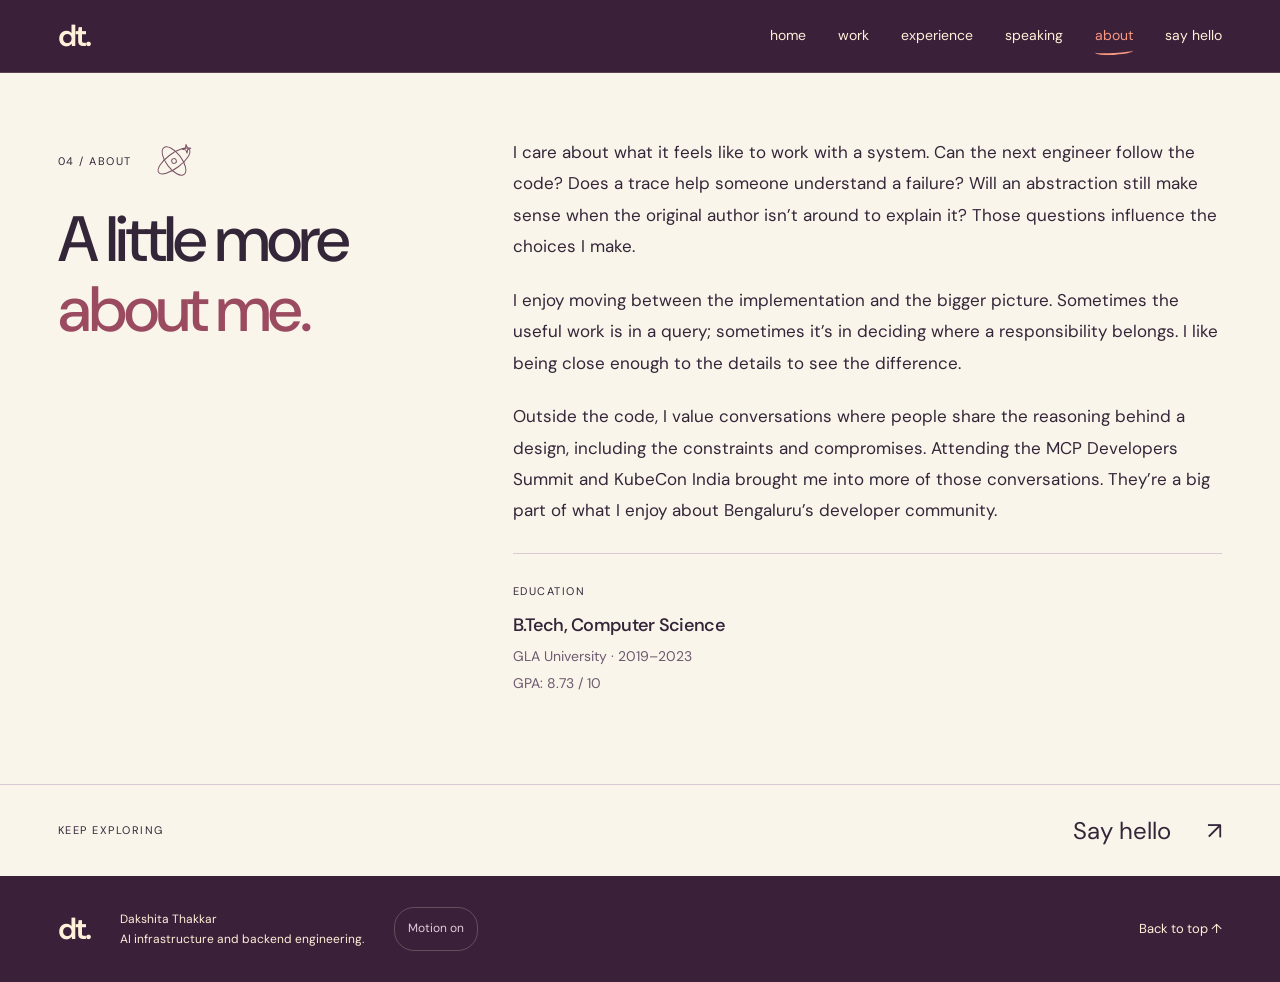
==== commit e0534891: "Add subtle illustrated and paper-inspired portfolio details" ====
--- a/about.html
+++ b/about.html
@@ -17,9 +17,10 @@
   <link href="https://fonts.googleapis.com/css2?family=DM+Sans:wght@400;450;500;550;600;650;700&display=swap" rel="stylesheet">
   <link rel="stylesheet" href="styles.css?v=bc477341f2">
   <link rel="stylesheet" href="interactions.css?v=3bfc44e476">
+  <link rel="stylesheet" href="whimsy.css?v=6dd38698d4">
   <script src="site.js?v=f56ec90267" defer></script>
 </head>
 <body id="top"><div id="dakshita-studio" data-page="about" data-motion="off" aria-label="Dakshita’s personal portfolio"><div class="ds-spotlight" aria-hidden="true"></div><a class="skip-link" href="#main-content">Skip to content</a><header class="ds-nav"><a href="./" class="ds-monogram" aria-label="Dakshita Thakkar, home">dt.</a><nav aria-label="Main navigation"><a href="./">home</a><a href="work.html">work</a><a href="experience.html">experience</a><a href="speaking.html">speaking</a><a href="about.html" aria-current="page">about</a><a href="contact.html">say hello</a></nav><span class="ds-reading-progress" aria-hidden="true"></span></header>
-<main id="main-content" tabindex="-1"><section class="ds-about-section ds-section" id="ds-about" aria-labelledby="about-title"><div class="ds-section-heading"><span class="ds-kicker">04 / ABOUT</span><h1 class="ds-page-title" id="about-title">A little more <br> <em>about me.</em></h1></div><div class="ds-about-copy"><p>I care about what it feels like to work with a system. Can the next engineer follow the code? Does a trace help someone understand a failure? Will an abstraction still make sense when the original author isn’t around to explain it? Those questions influence the choices I make.</p><p>I enjoy moving between the implementation and the bigger picture. Sometimes the useful work is in a query; sometimes it’s in deciding where a responsibility belongs. I like being close enough to the details to see the difference.</p><p>Outside the code, I value conversations where people share the reasoning behind a design, including the constraints and compromises. Attending the MCP Developers Summit and KubeCon India brought me into more of those conversations. They’re a big part of what I enjoy about Bengaluru’s developer community.</p><div class="ds-education"><span class="ds-kicker">EDUCATION</span><h3>B.Tech, Computer Science</h3><p>GLA University · 2019–2023 <br> GPA: 8.73 / 10</p></div></div></section><aside class="ds-next-page"><span class="ds-kicker">KEEP EXPLORING</span><a href="contact.html">Say hello <span aria-hidden="true">↗</span></a></aside></main>
+<main id="main-content" tabindex="-1"><section class="ds-about-section ds-section" id="ds-about" aria-labelledby="about-title"><div class="ds-section-heading"><span class="ds-kicker">04 / ABOUT<svg class="ds-doodle ds-page-doodle" viewBox="0 0 100 100" fill="none" stroke="currentColor" stroke-width="2" stroke-linecap="round" stroke-linejoin="round" aria-hidden="true" focusable="false"><ellipse cx="50" cy="50" rx="40" ry="15" transform="rotate(-30 50 50)"/><ellipse cx="50" cy="50" rx="16" ry="35" transform="rotate(-30 50 50)"/><circle cx="50" cy="50" r="5"/><path d="m79 19 2 7 7 2-7 2-2 7-2-7-7-2 7-2Z"/></svg></span><h1 class="ds-page-title" id="about-title">A little more <br> <em>about me.</em></h1></div><div class="ds-about-copy"><p>I care about what it feels like to work with a system. Can the next engineer follow the code? Does a trace help someone understand a failure? Will an abstraction still make sense when the original author isn’t around to explain it? Those questions influence the choices I make.</p><p>I enjoy moving between the implementation and the bigger picture. Sometimes the useful work is in a query; sometimes it’s in deciding where a responsibility belongs. I like being close enough to the details to see the difference.</p><p>Outside the code, I value conversations where people share the reasoning behind a design, including the constraints and compromises. Attending the MCP Developers Summit and KubeCon India brought me into more of those conversations. They’re a big part of what I enjoy about Bengaluru’s developer community.</p><div class="ds-education"><span class="ds-kicker">EDUCATION</span><h3>B.Tech, Computer Science</h3><p>GLA University · 2019–2023 <br> GPA: 8.73 / 10</p></div></div></section><aside class="ds-next-page"><span class="ds-kicker">KEEP EXPLORING</span><a href="contact.html">Say hello <span aria-hidden="true">↗</span></a></aside></main>
   <footer class="ds-footer"><span class="ds-monogram">dt.</span><span>Dakshita Thakkar <br> AI infrastructure and backend engineering.</span><button class="ds-motion-toggle" type="button" aria-pressed="false" hidden>Motion off</button><a class="ds-back-top" href="#top">Back to top ↑</a></footer>
 </div></body></html>
--- a/whimsy.css
+++ b/whimsy.css
@@ -0,0 +1,43 @@
+/* Small ink sketches and paper details; the engineering content keeps its rhythm. */
+#dakshita-studio{--ds-sketch:light-dark(#784e61,#dda4b6);--ds-mint:#c2d6b7}
+#dakshita-studio .ds-doodle{display:block;flex-shrink:0;pointer-events:none}
+#dakshita-studio .ds-name-sketch{position:relative;display:flex;align-items:center;gap:20px;width:fit-content;max-width:100%}
+#dakshita-studio .ds-name-spark{width:clamp(38px,4.5vw,70px);height:auto;color:var(--ds-mint);transform:rotate(9deg);margin-top:-18px}
+#dakshita-studio .ds-name-sketch h1{position:relative}
+#dakshita-studio .ds-name-sketch h1::after{content:'';position:absolute;left:5px;right:4px;bottom:0;height:10px;border-bottom:2px solid #f8988380;border-radius:50%;transform:rotate(-2deg)}
+#dakshita-studio .ds-photo-loop{position:absolute;top:-57px;left:-50px;width:85px;height:85px;color:var(--ds-coral);transform:rotate(-12deg)}
+#dakshita-studio .ds-curiosity-stamp{position:absolute;right:-25px;bottom:50px;width:98px;height:98px;display:flex;flex-direction:column;align-items:center;justify-content:center;gap:0;background:var(--ds-mint);color:#343d32;border-radius:50%;border:1px solid #7f9574;outline:1px dashed #5e7758;outline-offset:-7px;transform:rotate(-14deg);box-shadow:3px 4px 0 #1d132622;line-height:1.2;pointer-events:none}
+#dakshita-studio .ds-curiosity-stamp>span:first-child{font:italic 17px/1.2 Georgia,serif}
+#dakshita-studio .ds-curiosity-stamp>span:nth-child(2){font-size:16px;font-weight:550}
+#dakshita-studio .ds-curiosity-stamp .ds-stamp-star{font-size:22px;line-height:1;margin-top:2px}
+#dakshita-studio .ds-cover-foot .ds-footnote{font-family:Georgia,serif;font-size:16px;transform:rotate(-2deg)}
+#dakshita-studio .ds-nav nav a::after{height:5px;border-bottom:2px solid var(--ds-coral);border-radius:50%;background:none;bottom:2px;transform:scaleX(0) rotate(-3deg)}
+#dakshita-studio .ds-nav nav a:is(:hover,:focus-visible,[aria-current="page"])::after{transform:scaleX(1) rotate(-3deg)}
+#dakshita-studio .ds-page-card{position:relative;border-radius:3px 14px 3px 3px;border-top:3px solid var(--ds-sketch);box-shadow:3px 4px 0 light-dark(#51354612,#00000028)}
+#dakshita-studio .ds-page-card:nth-child(2){border-top-color:light-dark(#6e8660,#b8cda8)}
+#dakshita-studio .ds-page-card:nth-child(3){border-top-color:light-dark(#ac7650,#e9b281)}
+#dakshita-studio .ds-page-card:nth-child(4){border-top-color:light-dark(#7971a2,#c4b5e0)}
+#dakshita-studio .ds-card-doodle{width:65px;height:65px;margin:25px 0 15px;color:var(--ds-sketch);transform:rotate(-5deg)}
+#dakshita-studio .ds-page-card:nth-child(2) .ds-card-doodle{color:light-dark(#567147,#b8cda8)}
+#dakshita-studio .ds-page-card:nth-child(3) .ds-card-doodle{color:light-dark(#966141,#e9b281)}
+#dakshita-studio .ds-page-card:nth-child(4) .ds-card-doodle{color:light-dark(#776597,#c4b5e0)}
+#dakshita-studio .ds-page-card h3{margin-top:14px}
+#dakshita-studio .ds-page-doodle{width:48px;height:48px;color:var(--ds-sketch);margin-left:18px;transform:rotate(-7deg)}
+#dakshita-studio main>section>.ds-section-heading>.ds-kicker,#dakshita-studio .ds-notes-top>.ds-kicker,#dakshita-studio .ds-contact-section>div>.ds-kicker{display:inline-flex;align-items:center;min-height:48px}
+#dakshita-studio .ds-project{border-radius:4px 20px 4px 4px}
+#dakshita-studio .ds-project::after{content:'';position:absolute;right:0;top:0;width:17px;height:17px;border-radius:0 16px 0 4px;background:linear-gradient(45deg,light-dark(#dfc5cc,#644254) 49%,transparent 51%);pointer-events:none}
+#dakshita-studio .ds-role:first-of-type::before{width:11px;height:11px;left:-6px;top:5px;border-radius:2px;transform:rotate(45deg);background:light-dark(#80996d,#c2d6b7)}
+#dakshita-studio .ds-stage-photo{position:relative}
+#dakshita-studio .ds-stage-photo::before{content:'';position:absolute;z-index:1;top:-10px;left:24px;width:76px;height:23px;background:light-dark(#efd8b8cc,#f3c3a5bb);transform:rotate(-6deg);pointer-events:none}
+#dakshita-studio .ds-next-page a>span{display:inline-block}
+@media(prefers-reduced-motion:no-preference){
+ #dakshita-studio[data-motion="on"] .ds-name-spark,#dakshita-studio[data-motion="on"] .ds-card-doodle,#dakshita-studio[data-motion="on"] .ds-next-page a>span{transition:transform .45s cubic-bezier(.2,.8,.3,1.3)}
+ #dakshita-studio[data-motion="on"] .ds-name-sketch:hover .ds-name-spark{transform:rotate(99deg) scale(1.06)}
+ #dakshita-studio[data-motion="on"] .ds-page-card:is(:hover,:focus-visible) .ds-card-doodle{transform:rotate(6deg) translateY(-3px)}
+ #dakshita-studio[data-motion="on"] .ds-page-card:is(:hover,:focus-visible){transform:translateY(-4px) rotate(-.6deg)}
+ #dakshita-studio[data-motion="on"] .ds-next-page a:is(:hover,:focus-visible)>span{transform:translate(4px,-4px) rotate(8deg)}
+}
+#dakshita-studio[data-motion="off"] .ds-page-card:is(:hover,:focus-visible){transform:none}
+@media(max-width:800px){#dakshita-studio .ds-photo-loop{left:-30px;top:-42px;width:65px;height:65px}}
+@media(max-width:600px){#dakshita-studio .ds-name-sketch{gap:10px}#dakshita-studio .ds-name-spark{width:34px;margin-top:0}#dakshita-studio .ds-curiosity-stamp{width:80px;height:80px;right:-15px;bottom:46px}#dakshita-studio .ds-curiosity-stamp>span:first-child{font-size:14px}#dakshita-studio .ds-curiosity-stamp>span:nth-child(2){font-size:13px}#dakshita-studio .ds-curiosity-stamp .ds-stamp-star{font-size:18px}#dakshita-studio .ds-page-doodle{width:40px;height:40px;margin-left:12px}#dakshita-studio .ds-card-doodle{width:56px;height:56px}}
+@media(max-width:380px){#dakshita-studio .ds-intro{min-width:0}#dakshita-studio .ds-name-sketch{display:block}#dakshita-studio .ds-name-spark{position:absolute;width:24px;right:0;top:-10px;margin:0}}
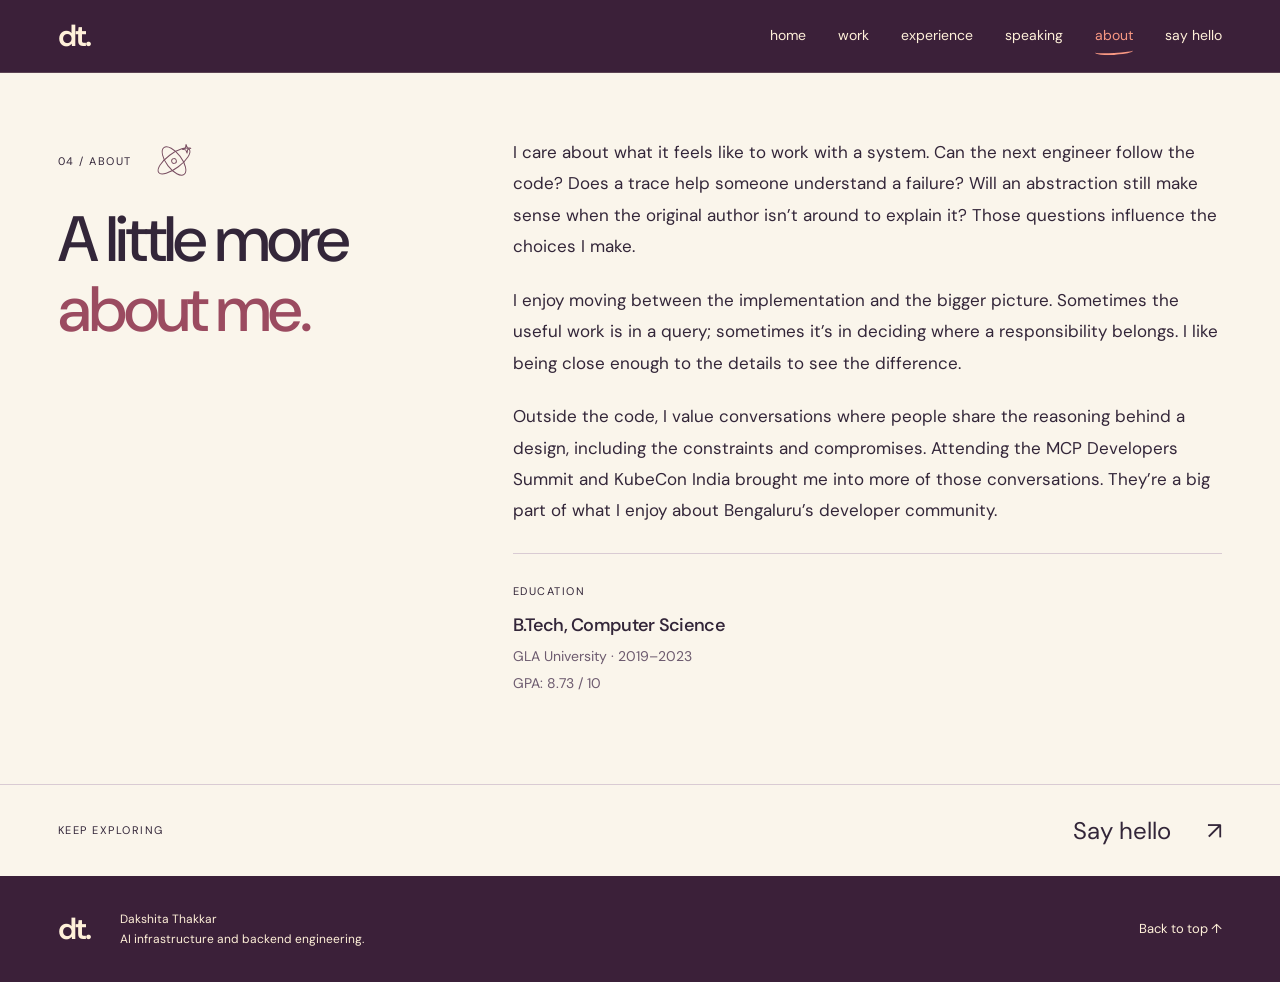
==== commit 70cd7fb0: "Remove footer motion toggle and use system motion preference" ====
--- a/about.html
+++ b/about.html
@@ -16,11 +16,11 @@
   <link rel="preconnect" href="https://fonts.gstatic.com" crossorigin>
   <link href="https://fonts.googleapis.com/css2?family=DM+Sans:wght@400;450;500;550;600;650;700&display=swap" rel="stylesheet">
   <link rel="stylesheet" href="styles.css?v=bc477341f2">
-  <link rel="stylesheet" href="interactions.css?v=3bfc44e476">
+  <link rel="stylesheet" href="interactions.css?v=b0a8c9547b">
   <link rel="stylesheet" href="whimsy.css?v=6dd38698d4">
-  <script src="site.js?v=f56ec90267" defer></script>
+  <script src="site.js?v=15744fc487" defer></script>
 </head>
 <body id="top"><div id="dakshita-studio" data-page="about" data-motion="off" aria-label="Dakshita’s personal portfolio"><div class="ds-spotlight" aria-hidden="true"></div><a class="skip-link" href="#main-content">Skip to content</a><header class="ds-nav"><a href="./" class="ds-monogram" aria-label="Dakshita Thakkar, home">dt.</a><nav aria-label="Main navigation"><a href="./">home</a><a href="work.html">work</a><a href="experience.html">experience</a><a href="speaking.html">speaking</a><a href="about.html" aria-current="page">about</a><a href="contact.html">say hello</a></nav><span class="ds-reading-progress" aria-hidden="true"></span></header>
 <main id="main-content" tabindex="-1"><section class="ds-about-section ds-section" id="ds-about" aria-labelledby="about-title"><div class="ds-section-heading"><span class="ds-kicker">04 / ABOUT<svg class="ds-doodle ds-page-doodle" viewBox="0 0 100 100" fill="none" stroke="currentColor" stroke-width="2" stroke-linecap="round" stroke-linejoin="round" aria-hidden="true" focusable="false"><ellipse cx="50" cy="50" rx="40" ry="15" transform="rotate(-30 50 50)"/><ellipse cx="50" cy="50" rx="16" ry="35" transform="rotate(-30 50 50)"/><circle cx="50" cy="50" r="5"/><path d="m79 19 2 7 7 2-7 2-2 7-2-7-7-2 7-2Z"/></svg></span><h1 class="ds-page-title" id="about-title">A little more <br> <em>about me.</em></h1></div><div class="ds-about-copy"><p>I care about what it feels like to work with a system. Can the next engineer follow the code? Does a trace help someone understand a failure? Will an abstraction still make sense when the original author isn’t around to explain it? Those questions influence the choices I make.</p><p>I enjoy moving between the implementation and the bigger picture. Sometimes the useful work is in a query; sometimes it’s in deciding where a responsibility belongs. I like being close enough to the details to see the difference.</p><p>Outside the code, I value conversations where people share the reasoning behind a design, including the constraints and compromises. Attending the MCP Developers Summit and KubeCon India brought me into more of those conversations. They’re a big part of what I enjoy about Bengaluru’s developer community.</p><div class="ds-education"><span class="ds-kicker">EDUCATION</span><h3>B.Tech, Computer Science</h3><p>GLA University · 2019–2023 <br> GPA: 8.73 / 10</p></div></div></section><aside class="ds-next-page"><span class="ds-kicker">KEEP EXPLORING</span><a href="contact.html">Say hello <span aria-hidden="true">↗</span></a></aside></main>
-  <footer class="ds-footer"><span class="ds-monogram">dt.</span><span>Dakshita Thakkar <br> AI infrastructure and backend engineering.</span><button class="ds-motion-toggle" type="button" aria-pressed="false" hidden>Motion off</button><a class="ds-back-top" href="#top">Back to top ↑</a></footer>
+  <footer class="ds-footer"><span class="ds-monogram">dt.</span><span>Dakshita Thakkar <br> AI infrastructure and backend engineering.</span><a class="ds-back-top" href="#top">Back to top ↑</a></footer>
 </div></body></html>
--- a/interactions.css
+++ b/interactions.css
@@ -24,11 +24,6 @@
 #dakshita-studio .ds-hero-social a::after,#dakshita-studio .ds-contact-links>div a::after{content:'';height:1px;position:absolute;bottom:6px;left:0;right:0;background:currentColor;transform:scaleX(0);transform-origin:left}
 #dakshita-studio .ds-hero-social a:is(:hover,:focus-visible)::after,#dakshita-studio .ds-contact-links>div a:is(:hover,:focus-visible)::after{transform:scaleX(1)}
 #dakshita-studio .ds-email:is(:hover,:focus-visible){border-bottom-color:light-dark(#9b4b60,#ee9ca7)}
-#dakshita-studio .ds-motion-toggle{font:inherit;font-size:12px;line-height:1.3;color:#e0cddb;background:transparent;border:1px solid #fff0d938;border-radius:20px;padding:10px 13px;min-height:44px;cursor:pointer}
-#dakshita-studio .ds-motion-toggle:hover{border-color:var(--ds-coral);color:var(--ds-coral)}
-#dakshita-studio .ds-motion-toggle:focus-visible{outline:3px solid var(--ds-coral);outline-offset:4px}
-#dakshita-studio .ds-motion-toggle:disabled{cursor:default;opacity:.75}
-#dakshita-studio .ds-motion-toggle[hidden]{display:none}
 @media(min-width:901px){#dakshita-studio .ds-section-heading{position:sticky;top:calc(var(--ds-header-height,80px) + 38px);align-self:start}}
 @media(hover:hover) and (pointer:fine){
   #dakshita-studio[data-motion="on"] .ds-spotlight{display:block}
@@ -39,7 +34,7 @@
   #dakshita-studio .ds-project:hover .ds-tags span{background:light-dark(#e6cdd9,#57364f)}
 }
 @media(prefers-reduced-motion:no-preference){
-  #dakshita-studio[data-motion="on"] :is(.ds-project,.ds-role,.ds-nav,.ds-tags span,h3,summary,.ds-email,.ds-motion-toggle){transition:color 180ms ease,background-color 180ms ease,border-color 180ms ease,box-shadow 250ms ease,transform 250ms ease}
+  #dakshita-studio[data-motion="on"] :is(.ds-project,.ds-role,.ds-nav,.ds-tags span,h3,summary,.ds-email){transition:color 180ms ease,background-color 180ms ease,border-color 180ms ease,box-shadow 250ms ease,transform 250ms ease}
   #dakshita-studio[data-motion="on"] :is(.ds-project,.ds-role,.ds-nav nav a,.ds-hero-social a,.ds-contact-links>div a)::before,
   #dakshita-studio[data-motion="on"] :is(.ds-nav nav a,.ds-hero-social a,.ds-contact-links>div a)::after{transition:opacity 220ms ease,transform 220ms ease,box-shadow 220ms ease}
   #dakshita-studio[data-motion="on"] .ds-spotlight{transition:opacity 400ms ease}
@@ -51,4 +46,4 @@
 #dakshita-studio[data-motion="off"] *,#dakshita-studio[data-motion="off"] *::before,#dakshita-studio[data-motion="off"] *::after{animation:none!important;transition:none!important}
 #dakshita-studio[data-motion="off"] .ds-photo{transform:rotate(3deg)}
 @media(prefers-reduced-motion:reduce){#dakshita-studio .ds-spotlight{display:none!important}#dakshita-studio .ds-photo{transform:rotate(3deg)!important}}
-@media(max-width:600px){#dakshita-studio .ds-nav{padding-top:10px;padding-bottom:10px}#dakshita-studio .ds-project::before{inset:-10px}#dakshita-studio .ds-footer .ds-back-top{flex-basis:auto;margin-left:auto}#dakshita-studio .ds-footer .ds-motion-toggle{order:4}#dakshita-studio .ds-footer{gap:14px}}
+@media(max-width:600px){#dakshita-studio .ds-nav{padding-top:10px;padding-bottom:10px}#dakshita-studio .ds-project::before{inset:-10px}#dakshita-studio .ds-footer .ds-back-top{flex-basis:auto;margin-left:auto}#dakshita-studio .ds-footer{gap:14px}}
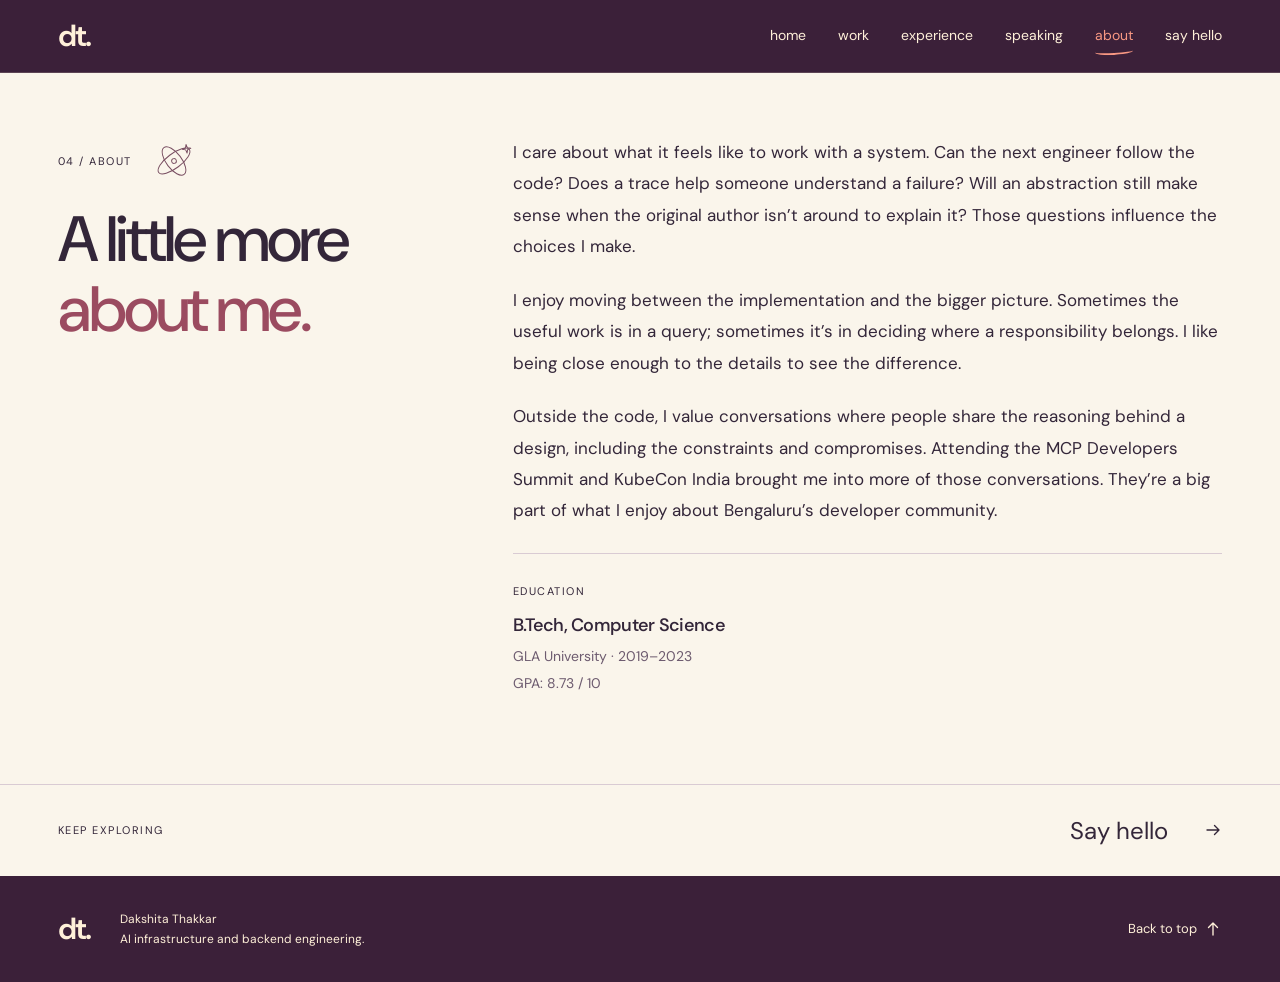
==== commit c010503e: "Replace font arrows with consistent mobile-friendly SVG icons" ====
--- a/about.html
+++ b/about.html
@@ -15,12 +15,12 @@
   <link rel="preconnect" href="https://fonts.googleapis.com">
   <link rel="preconnect" href="https://fonts.gstatic.com" crossorigin>
   <link href="https://fonts.googleapis.com/css2?family=DM+Sans:wght@400;450;500;550;600;650;700&display=swap" rel="stylesheet">
-  <link rel="stylesheet" href="styles.css?v=bc477341f2">
-  <link rel="stylesheet" href="interactions.css?v=b0a8c9547b">
-  <link rel="stylesheet" href="whimsy.css?v=6dd38698d4">
+  <link rel="stylesheet" href="styles.css?v=5b38ec45d7">
+  <link rel="stylesheet" href="interactions.css?v=0d2fb8bf29">
+  <link rel="stylesheet" href="whimsy.css?v=2903e65cbd">
   <script src="site.js?v=15744fc487" defer></script>
 </head>
 <body id="top"><div id="dakshita-studio" data-page="about" data-motion="off" aria-label="Dakshita’s personal portfolio"><div class="ds-spotlight" aria-hidden="true"></div><a class="skip-link" href="#main-content">Skip to content</a><header class="ds-nav"><a href="./" class="ds-monogram" aria-label="Dakshita Thakkar, home">dt.</a><nav aria-label="Main navigation"><a href="./">home</a><a href="work.html">work</a><a href="experience.html">experience</a><a href="speaking.html">speaking</a><a href="about.html" aria-current="page">about</a><a href="contact.html">say hello</a></nav><span class="ds-reading-progress" aria-hidden="true"></span></header>
-<main id="main-content" tabindex="-1"><section class="ds-about-section ds-section" id="ds-about" aria-labelledby="about-title"><div class="ds-section-heading"><span class="ds-kicker">04 / ABOUT<svg class="ds-doodle ds-page-doodle" viewBox="0 0 100 100" fill="none" stroke="currentColor" stroke-width="2" stroke-linecap="round" stroke-linejoin="round" aria-hidden="true" focusable="false"><ellipse cx="50" cy="50" rx="40" ry="15" transform="rotate(-30 50 50)"/><ellipse cx="50" cy="50" rx="16" ry="35" transform="rotate(-30 50 50)"/><circle cx="50" cy="50" r="5"/><path d="m79 19 2 7 7 2-7 2-2 7-2-7-7-2 7-2Z"/></svg></span><h1 class="ds-page-title" id="about-title">A little more <br> <em>about me.</em></h1></div><div class="ds-about-copy"><p>I care about what it feels like to work with a system. Can the next engineer follow the code? Does a trace help someone understand a failure? Will an abstraction still make sense when the original author isn’t around to explain it? Those questions influence the choices I make.</p><p>I enjoy moving between the implementation and the bigger picture. Sometimes the useful work is in a query; sometimes it’s in deciding where a responsibility belongs. I like being close enough to the details to see the difference.</p><p>Outside the code, I value conversations where people share the reasoning behind a design, including the constraints and compromises. Attending the MCP Developers Summit and KubeCon India brought me into more of those conversations. They’re a big part of what I enjoy about Bengaluru’s developer community.</p><div class="ds-education"><span class="ds-kicker">EDUCATION</span><h3>B.Tech, Computer Science</h3><p>GLA University · 2019–2023 <br> GPA: 8.73 / 10</p></div></div></section><aside class="ds-next-page"><span class="ds-kicker">KEEP EXPLORING</span><a href="contact.html">Say hello <span aria-hidden="true">↗</span></a></aside></main>
-  <footer class="ds-footer"><span class="ds-monogram">dt.</span><span>Dakshita Thakkar <br> AI infrastructure and backend engineering.</span><a class="ds-back-top" href="#top">Back to top ↑</a></footer>
+<main id="main-content" tabindex="-1"><section class="ds-about-section ds-section" id="ds-about" aria-labelledby="about-title"><div class="ds-section-heading"><span class="ds-kicker">04 / ABOUT<svg class="ds-doodle ds-page-doodle" viewBox="0 0 100 100" fill="none" stroke="currentColor" stroke-width="2" stroke-linecap="round" stroke-linejoin="round" aria-hidden="true" focusable="false"><ellipse cx="50" cy="50" rx="40" ry="15" transform="rotate(-30 50 50)"/><ellipse cx="50" cy="50" rx="16" ry="35" transform="rotate(-30 50 50)"/><circle cx="50" cy="50" r="5"/><path d="m79 19 2 7 7 2-7 2-2 7-2-7-7-2 7-2Z"/></svg></span><h1 class="ds-page-title" id="about-title">A little more <br> <em>about me.</em></h1></div><div class="ds-about-copy"><p>I care about what it feels like to work with a system. Can the next engineer follow the code? Does a trace help someone understand a failure? Will an abstraction still make sense when the original author isn’t around to explain it? Those questions influence the choices I make.</p><p>I enjoy moving between the implementation and the bigger picture. Sometimes the useful work is in a query; sometimes it’s in deciding where a responsibility belongs. I like being close enough to the details to see the difference.</p><p>Outside the code, I value conversations where people share the reasoning behind a design, including the constraints and compromises. Attending the MCP Developers Summit and KubeCon India brought me into more of those conversations. They’re a big part of what I enjoy about Bengaluru’s developer community.</p><div class="ds-education"><span class="ds-kicker">EDUCATION</span><h3>B.Tech, Computer Science</h3><p>GLA University · 2019–2023 <br> GPA: 8.73 / 10</p></div></div></section><aside class="ds-next-page"><span class="ds-kicker">KEEP EXPLORING</span><a href="contact.html">Say hello <span class="ds-link-arrow" aria-hidden="true"><svg class="ds-icon" width="18" height="18" viewBox="0 0 24 24" fill="none" stroke="currentColor" stroke-width="1.8" stroke-linecap="round" stroke-linejoin="round" aria-hidden="true" focusable="false"><path d="M4 12h16m-6-6 6 6-6 6"/></svg></span></a></aside></main>
+  <footer class="ds-footer"><span class="ds-monogram">dt.</span><span>Dakshita Thakkar <br> AI infrastructure and backend engineering.</span><a class="ds-back-top" href="#top">Back to top <svg class="ds-icon" width="18" height="18" viewBox="0 0 24 24" fill="none" stroke="currentColor" stroke-width="1.8" stroke-linecap="round" stroke-linejoin="round" aria-hidden="true" focusable="false"><path d="M12 20V4m-6 6 6-6 6 6"/></svg></a></footer>
 </div></body></html>
--- a/styles.css
+++ b/styles.css
@@ -288,3 +288,21 @@
 @media(max-width:1000px){#dakshita-studio .ds-page-cards{grid-template-columns:repeat(2,minmax(0,1fr))}#dakshita-studio .ds-section{gap:35px;grid-template-columns:minmax(200px,.8fr) minmax(0,1.2fr)}#dakshita-studio .ds-hero-grid{gap:35px}#dakshita-studio .ds-nav nav{gap:18px}}
 @media(max-width:800px){#dakshita-studio .ds-hero-grid,#dakshita-studio .ds-section,#dakshita-studio .ds-speaking-layout,#dakshita-studio .ds-contact-section{grid-template-columns:1fr}#dakshita-studio .ds-section-heading{position:static}#dakshita-studio .ds-photo{max-width:340px}#dakshita-studio .ds-hero-grid{gap:30px}#dakshita-studio .ds-hero{min-height:0}#dakshita-studio .ds-intro{max-width:none}#dakshita-studio .ds-body{max-width:65ch}#dakshita-studio .ds-projects{grid-template-columns:1fr}#dakshita-studio .ds-work-section .ds-section-heading{display:block}#dakshita-studio .ds-work-section .ds-section-heading>p{display:block}#dakshita-studio .ds-about-section,#dakshita-studio .ds-contact-section{min-height:0}#dakshita-studio .ds-contact-section{gap:30px}#dakshita-studio .ds-nav nav a{font-size:12px}#dakshita-studio .ds-explore-heading{display:block}#dakshita-studio .ds-explore-heading h2{margin-top:12px}}
 @media(max-width:600px){#dakshita-studio .ds-nav{align-items:center;gap:20px}#dakshita-studio .ds-nav nav{display:grid;grid-template-columns:repeat(3,auto);column-gap:18px;row-gap:0}#dakshita-studio .ds-nav nav a{min-height:36px;font-size:11px}#dakshita-studio .ds-nav .ds-monogram{padding:0}#dakshita-studio .ds-intro h1{font-size:clamp(62px,16vw,92px);margin:12px 0 24px}#dakshita-studio .ds-lead{font-size:30px}#dakshita-studio .ds-page-title{font-size:44px}#dakshita-studio .ds-section,#dakshita-studio .ds-notes-section,#dakshita-studio .ds-contact-section{padding-top:36px;padding-bottom:44px}#dakshita-studio .ds-page-cards{grid-template-columns:1fr}#dakshita-studio .ds-page-card h3{margin-top:22px}#dakshita-studio .ds-project,#dakshita-studio .ds-project+.ds-project{padding:22px}#dakshita-studio .ds-project-meta{font-size:9px;letter-spacing:.6px}#dakshita-studio .ds-explore{padding-top:40px;padding-bottom:44px}#dakshita-studio .ds-photo{width:85%;max-width:320px}#dakshita-studio .ds-next-page{flex-wrap:wrap}#dakshita-studio .ds-next-page a{font-size:22px}#dakshita-studio .ds-role p{font-size:15px}}
+
+/* Consistent link arrows across system fonts and mobile browsers. */
+#dakshita-studio .ds-icon{display:inline-block;width:18px;height:18px;flex:0 0 18px;vertical-align:middle;pointer-events:none}
+#dakshita-studio :is(.ds-external-arrow,.ds-link-arrow){display:inline-flex;align-items:center;justify-content:center;flex-shrink:0;line-height:0}
+#dakshita-studio .ds-hero-social a,#dakshita-studio .ds-contact-links>div a,#dakshita-studio .ds-back-top{display:inline-flex;align-items:center;gap:7px}
+#dakshita-studio .ds-email{align-items:center}
+#dakshita-studio .ds-watch-bar>span:last-child{display:inline-flex;align-items:center;gap:8px}
+#dakshita-studio .ds-hello{white-space:nowrap;max-width:none}
+#dakshita-studio .ds-hello .ds-icon{width:14px;height:14px}
+#dakshita-studio .ds-margin-note .ds-icon{margin-left:4px}
+@media(max-width:600px){
+ #dakshita-studio .ds-icon{width:16px;height:16px;flex-basis:16px}
+ #dakshita-studio .ds-work-link{gap:12px}
+ #dakshita-studio .ds-next-page a{gap:12px;min-height:44px}
+ #dakshita-studio .ds-hello{font-size:12px}
+ #dakshita-studio .ds-email{gap:10px}
+}
+@media(hover:none){#dakshita-studio[data-motion="on"] a:is(:hover,:focus-visible) :is(.ds-external-arrow,.ds-link-arrow){transform:none}}
--- a/interactions.css
+++ b/interactions.css
@@ -40,7 +40,7 @@
   #dakshita-studio[data-motion="on"] .ds-spotlight{transition:opacity 400ms ease}
   #dakshita-studio[data-motion="on"] .ds-external-arrow,#dakshita-studio[data-motion="on"] .ds-work-link>span{transition:transform 180ms ease}
   #dakshita-studio[data-motion="on"] a:is(:hover,:focus-visible) .ds-external-arrow{transform:translate(3px,-3px)}
-  #dakshita-studio[data-motion="on"] .ds-work-link:is(:hover,:focus-visible)>span{transform:translate(4px,4px)}
+  #dakshita-studio[data-motion="on"] .ds-work-link:is(:hover,:focus-visible)>span{transform:translateX(3px)}
 }
 html[data-motion="off"]{scroll-behavior:auto}
 #dakshita-studio[data-motion="off"] *,#dakshita-studio[data-motion="off"] *::before,#dakshita-studio[data-motion="off"] *::after{animation:none!important;transition:none!important}
--- a/whimsy.css
+++ b/whimsy.css
@@ -35,7 +35,7 @@
  #dakshita-studio[data-motion="on"] .ds-name-sketch:hover .ds-name-spark{transform:rotate(99deg) scale(1.06)}
  #dakshita-studio[data-motion="on"] .ds-page-card:is(:hover,:focus-visible) .ds-card-doodle{transform:rotate(6deg) translateY(-3px)}
  #dakshita-studio[data-motion="on"] .ds-page-card:is(:hover,:focus-visible){transform:translateY(-4px) rotate(-.6deg)}
- #dakshita-studio[data-motion="on"] .ds-next-page a:is(:hover,:focus-visible)>span{transform:translate(4px,-4px) rotate(8deg)}
+ #dakshita-studio[data-motion="on"] .ds-next-page a:is(:hover,:focus-visible)>span{transform:translateX(3px)}
 }
 #dakshita-studio[data-motion="off"] .ds-page-card:is(:hover,:focus-visible){transform:none}
 @media(max-width:800px){#dakshita-studio .ds-photo-loop{left:-30px;top:-42px;width:65px;height:65px}}
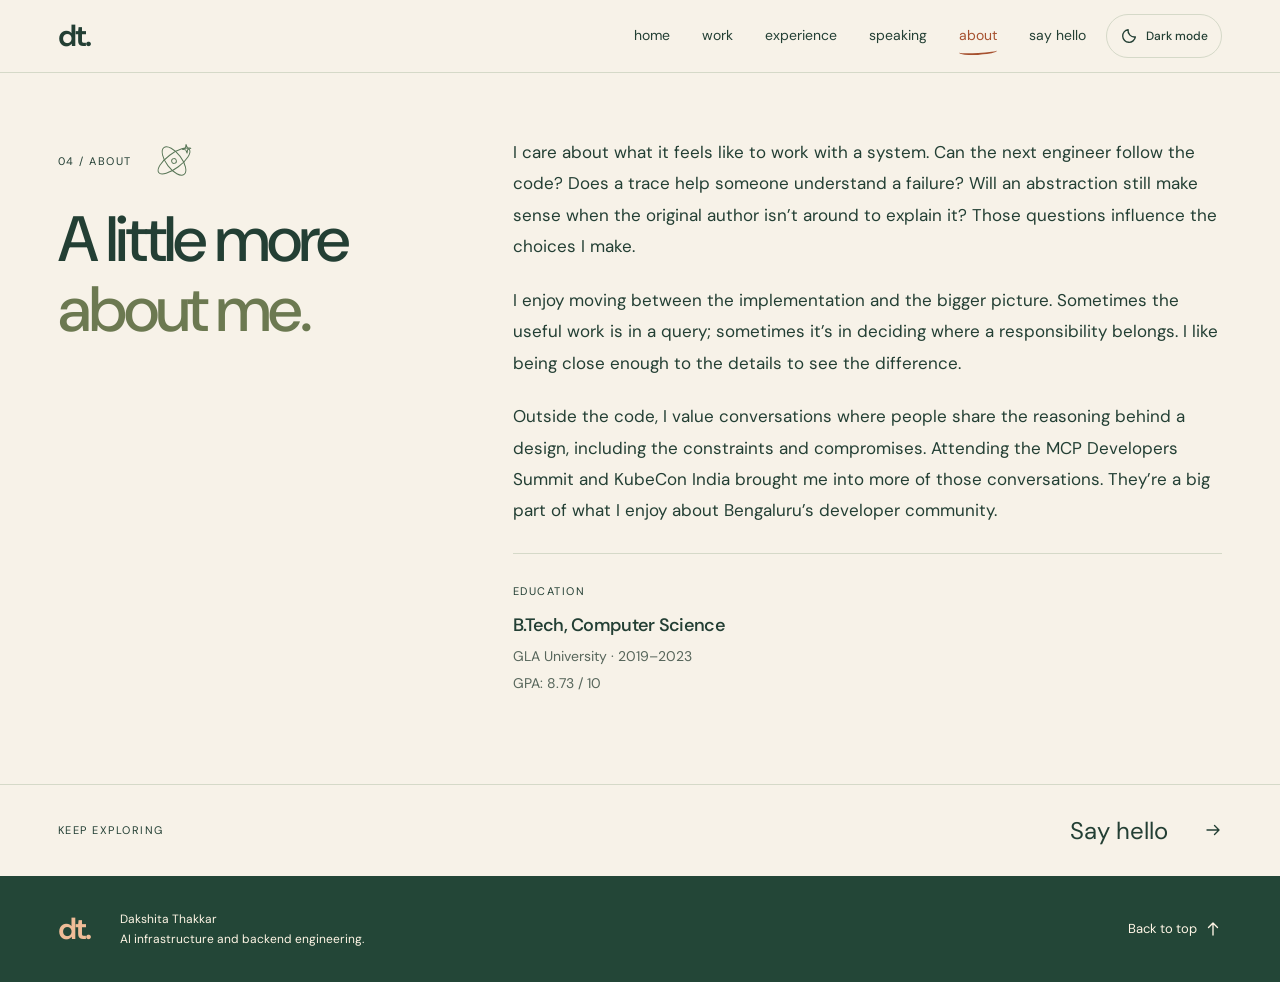
==== commit 4812c90b: "Add warm-paper default theme and persistent dark forest switch" ====
--- a/about.html
+++ b/about.html
@@ -1,10 +1,11 @@
 <!doctype html>
-<html lang="en">
+<html lang="en" data-theme="light">
 <head>
   <meta charset="utf-8">
   <meta name="viewport" content="width=device-width, initial-scale=1">
   <meta name="description" content="How I approach engineering, what I value in a system, and a little more about me.">
-  <meta name="theme-color" content="#3b2039">
+  <meta name="theme-color" content="#f7f2e8">
+  <script src="theme-init.js?v=ec8441a25c"></script>
   <link rel="canonical" href="https://dakshitathakkar.github.io/about.html">
   <meta property="og:url" content="https://dakshitathakkar.github.io/about.html">
   <meta property="og:type" content="website">
@@ -18,9 +19,10 @@
   <link rel="stylesheet" href="styles.css?v=5b38ec45d7">
   <link rel="stylesheet" href="interactions.css?v=0d2fb8bf29">
   <link rel="stylesheet" href="whimsy.css?v=2903e65cbd">
-  <script src="site.js?v=15744fc487" defer></script>
+  <script src="site.js?v=8f703084b9" defer></script>
+  <link rel="stylesheet" href="theme.css?v=2f383832d9">
 </head>
-<body id="top"><div id="dakshita-studio" data-page="about" data-motion="off" aria-label="Dakshita’s personal portfolio"><div class="ds-spotlight" aria-hidden="true"></div><a class="skip-link" href="#main-content">Skip to content</a><header class="ds-nav"><a href="./" class="ds-monogram" aria-label="Dakshita Thakkar, home">dt.</a><nav aria-label="Main navigation"><a href="./">home</a><a href="work.html">work</a><a href="experience.html">experience</a><a href="speaking.html">speaking</a><a href="about.html" aria-current="page">about</a><a href="contact.html">say hello</a></nav><span class="ds-reading-progress" aria-hidden="true"></span></header>
+<body id="top"><div id="dakshita-studio" data-page="about" data-motion="off" aria-label="Dakshita’s personal portfolio"><div class="ds-spotlight" aria-hidden="true"></div><a class="skip-link" href="#main-content">Skip to content</a><header class="ds-nav"><a href="./" class="ds-monogram" aria-label="Dakshita Thakkar, home">dt.</a><nav aria-label="Main navigation"><a href="./">home</a><a href="work.html">work</a><a href="experience.html">experience</a><a href="speaking.html">speaking</a><a href="about.html" aria-current="page">about</a><a href="contact.html">say hello</a></nav><button class="ds-theme-toggle" type="button" aria-label="Switch to dark mode" title="Switch to dark mode" hidden><svg class="ds-icon ds-theme-moon" width="18" height="18" viewBox="0 0 24 24" fill="none" stroke="currentColor" stroke-width="1.8" stroke-linecap="round" stroke-linejoin="round" aria-hidden="true" focusable="false"><path d="M20.5 13.2A8.5 8.5 0 0 1 10.8 3.5 8.5 8.5 0 1 0 20.5 13.2Z"/></svg><svg class="ds-icon ds-theme-sun" width="18" height="18" viewBox="0 0 24 24" fill="none" stroke="currentColor" stroke-width="1.8" stroke-linecap="round" aria-hidden="true" focusable="false"><circle cx="12" cy="12" r="4"/><path d="M12 2v2m0 16v2M2 12h2m16 0h2M5 5l1.5 1.5m11 11L19 19M5 19l1.5-1.5m11-11L19 5"/></svg><span class="ds-theme-label">Dark mode</span></button><span class="ds-reading-progress" aria-hidden="true"></span></header>
 <main id="main-content" tabindex="-1"><section class="ds-about-section ds-section" id="ds-about" aria-labelledby="about-title"><div class="ds-section-heading"><span class="ds-kicker">04 / ABOUT<svg class="ds-doodle ds-page-doodle" viewBox="0 0 100 100" fill="none" stroke="currentColor" stroke-width="2" stroke-linecap="round" stroke-linejoin="round" aria-hidden="true" focusable="false"><ellipse cx="50" cy="50" rx="40" ry="15" transform="rotate(-30 50 50)"/><ellipse cx="50" cy="50" rx="16" ry="35" transform="rotate(-30 50 50)"/><circle cx="50" cy="50" r="5"/><path d="m79 19 2 7 7 2-7 2-2 7-2-7-7-2 7-2Z"/></svg></span><h1 class="ds-page-title" id="about-title">A little more <br> <em>about me.</em></h1></div><div class="ds-about-copy"><p>I care about what it feels like to work with a system. Can the next engineer follow the code? Does a trace help someone understand a failure? Will an abstraction still make sense when the original author isn’t around to explain it? Those questions influence the choices I make.</p><p>I enjoy moving between the implementation and the bigger picture. Sometimes the useful work is in a query; sometimes it’s in deciding where a responsibility belongs. I like being close enough to the details to see the difference.</p><p>Outside the code, I value conversations where people share the reasoning behind a design, including the constraints and compromises. Attending the MCP Developers Summit and KubeCon India brought me into more of those conversations. They’re a big part of what I enjoy about Bengaluru’s developer community.</p><div class="ds-education"><span class="ds-kicker">EDUCATION</span><h3>B.Tech, Computer Science</h3><p>GLA University · 2019–2023 <br> GPA: 8.73 / 10</p></div></div></section><aside class="ds-next-page"><span class="ds-kicker">KEEP EXPLORING</span><a href="contact.html">Say hello <span class="ds-link-arrow" aria-hidden="true"><svg class="ds-icon" width="18" height="18" viewBox="0 0 24 24" fill="none" stroke="currentColor" stroke-width="1.8" stroke-linecap="round" stroke-linejoin="round" aria-hidden="true" focusable="false"><path d="M4 12h16m-6-6 6 6-6 6"/></svg></span></a></aside></main>
   <footer class="ds-footer"><span class="ds-monogram">dt.</span><span>Dakshita Thakkar <br> AI infrastructure and backend engineering.</span><a class="ds-back-top" href="#top">Back to top <svg class="ds-icon" width="18" height="18" viewBox="0 0 24 24" fill="none" stroke="currentColor" stroke-width="1.8" stroke-linecap="round" stroke-linejoin="round" aria-hidden="true" focusable="false"><path d="M12 20V4m-6 6 6-6 6 6"/></svg></a></footer>
 </div></body></html>
--- a/theme.css
+++ b/theme.css
@@ -0,0 +1,134 @@
+/* Warm paper is the default. Dark forest is an explicit visitor choice. */
+:root{color-scheme:light}
+body{background:#f7f2e8}
+::selection{background:#efbc97;color:#233f34}
+#dakshita-studio{--ds-paper:#f7f2e8;--ds-ink:#233f34;--ds-muted:#57665b;--ds-rule:#d5d9c8;--ds-cover:#234637;--ds-cream:#fff6e6;--ds-coral:#a6512f;--ds-note:#efddc5;--ds-sketch:#587657;--ds-mint:#d4dfb8;background:#f7f2e8;color:#233f34}
+#dakshita-studio .ds-cover{background-color:#f7f2e8;color:#233f34;background-image:radial-gradient(#45624816 .7px,transparent .7px)}
+#dakshita-studio .ds-nav{background:#f7f2e8;color:#233f34;border-color:#d5d9c8}
+#dakshita-studio .ds-nav.has-scrolled{box-shadow:0 8px 30px #233f3410;border-bottom-color:#bfcaaf}
+#dakshita-studio .ds-intro h1{color:#234637}
+#dakshita-studio .ds-name-dot{color:#a6512f}
+#dakshita-studio .ds-name-spark{color:#a6512f}
+#dakshita-studio .ds-name-sketch h1::after{border-color:#c88f67}
+#dakshita-studio .ds-lead em{color:#6c7951}
+#dakshita-studio :is(.ds-body,.ds-hero-social a,.ds-location,.ds-hero-proof){color:#526356}
+#dakshita-studio .ds-hero-proof,#dakshita-studio .ds-cover-foot{border-color:#cfd6c2}
+#dakshita-studio .ds-hello,#dakshita-studio .ds-footnote,#dakshita-studio .ds-photo-loop{color:#9d5134}
+#dakshita-studio .ds-photo{background:#fffaf0;color:#3d5142;box-shadow:8px 9px 0 #42583716}
+#dakshita-studio .ds-tape{background:#edc19ad9;border-color:#c89970}
+#dakshita-studio .ds-curiosity-stamp{background:#d4dfb8;color:#344a32;border-color:#8fa17b;outline-color:#728567}
+#dakshita-studio .ds-page-title em,#dakshita-studio h2 em,#dakshita-studio .ds-margin-note{color:#6c7951}
+#dakshita-studio .ds-page-card{background:#fcf8ef;border-color:#d5d9c8;border-top-color:#6b865c;box-shadow:3px 4px 0 #233f3410}
+#dakshita-studio .ds-page-card:nth-child(2){border-top-color:#a7844d}
+#dakshita-studio .ds-page-card:nth-child(3){border-top-color:#bb714b}
+#dakshita-studio .ds-page-card:nth-child(4){border-top-color:#7f9270}
+#dakshita-studio .ds-page-card .ds-card-doodle{color:#587657}
+#dakshita-studio .ds-page-card:nth-child(2) .ds-card-doodle{color:#92713c}
+#dakshita-studio .ds-page-card:nth-child(3) .ds-card-doodle{color:#a65e3b}
+#dakshita-studio .ds-page-card:nth-child(4) .ds-card-doodle{color:#69835a}
+#dakshita-studio .ds-project{background:#fcf8ef}
+#dakshita-studio .ds-project::after{background:linear-gradient(45deg,#cdd7be 49%,transparent 51%)}
+#dakshita-studio .ds-project::before{background:#bac8a512;box-shadow:inset 0 1px 0 #7b925b22,0 12px 30px #233f3408}
+#dakshita-studio .ds-tags span{background:#e4e9d8;color:#405a3c}
+#dakshita-studio .ds-project:is(:hover,:focus-within) .ds-tags span{background:#d7e1c7}
+#dakshita-studio .ds-outline,#dakshita-studio .ds-project .ds-project-impact{background:#eaf0df;border-color:#789365}
+#dakshita-studio :is(.ds-impact-label,.ds-case-disclosure summary,.ds-role p.ds-company){color:#416b43}
+#dakshita-studio .ds-role::before{background:#789365}
+#dakshita-studio .ds-role:first-of-type::before{background:#b7754c}
+#dakshita-studio .ds-project:is(:hover,:focus-within) h3,#dakshita-studio .ds-role:hover h3,#dakshita-studio summary:is(:hover,:focus-visible){color:#416b43}
+#dakshita-studio .ds-role:hover{border-left-color:#789365}
+#dakshita-studio .ds-role:hover::before{box-shadow:0 0 0 5px #78936519}
+#dakshita-studio .ds-speaking-copy{border-color:#80916733}
+#dakshita-studio .ds-talk-video{background:#234637;color:#fff6e6;box-shadow:0 8px 24px #233f3418}
+#dakshita-studio .ds-watch-bar>span:last-child{color:#e0e8d6}
+#dakshita-studio .ds-play-icon{color:#efbc97}
+#dakshita-studio .ds-talk-video:is(:hover,:focus-visible) .ds-watch-bar{background:#365d46}
+#dakshita-studio .ds-contact-section{background:#e9ecdf}
+#dakshita-studio .ds-contact-links a:hover,#dakshita-studio .ds-next-page a:hover{color:#9d5134}
+#dakshita-studio .ds-footer{background:#234637;color:#fff6e6}
+#dakshita-studio .ds-footer .ds-monogram{color:#efbc97}
+#dakshita-studio .ds-spotlight{background:radial-gradient(500px circle at var(--pointer-x,50%) var(--pointer-y,20%),#9eaf6b10,transparent 75%)}
+#dakshita-studio .skip-link{background:#234637;color:#fff6e6}
+#dakshita-studio a:focus-visible,#dakshita-studio summary:focus-visible{outline-color:#9d5134}
+
+
+html[data-theme="dark"]{color-scheme:dark}
+html[data-theme="dark"] body{background:#182c25}
+html[data-theme="dark"] ::selection{background:#efbc97;color:#233f34}
+html[data-theme="dark"] #dakshita-studio{--ds-paper:#182c25;--ds-ink:#f3eddf;--ds-muted:#b8c8ba;--ds-rule:#3a5143;--ds-cover:#12251e;--ds-cream:#f8edda;--ds-coral:#efb48a;--ds-note:#2e4133;--ds-sketch:#afc397;--ds-mint:#cbd9b0;background:#182c25;color:#f3eddf}
+html[data-theme="dark"] #dakshita-studio .ds-cover{background-color:#182c25;color:#f3eddf;background-image:radial-gradient(#e8e3be09 .7px,transparent .7px)}
+html[data-theme="dark"] #dakshita-studio .ds-nav{background:#182c25;color:#f3eddf;border-color:#3a5143}
+html[data-theme="dark"] #dakshita-studio .ds-nav.has-scrolled{box-shadow:0 8px 30px #233f3410;border-bottom-color:#48604b}
+html[data-theme="dark"] #dakshita-studio .ds-intro h1{color:#12251e}
+html[data-theme="dark"] #dakshita-studio .ds-name-dot{color:#efb48a}
+html[data-theme="dark"] #dakshita-studio .ds-name-spark{color:#efb48a}
+html[data-theme="dark"] #dakshita-studio .ds-name-sketch h1::after{border-color:#b68d65}
+html[data-theme="dark"] #dakshita-studio .ds-lead em{color:#bdce9e}
+html[data-theme="dark"] #dakshita-studio :is(.ds-body,.ds-hero-social a,.ds-location,.ds-hero-proof){color:#c3cebd}
+html[data-theme="dark"] #dakshita-studio .ds-hero-proof,html[data-theme="dark"] #dakshita-studio .ds-cover-foot{border-color:#405443}
+html[data-theme="dark"] #dakshita-studio .ds-hello,html[data-theme="dark"] #dakshita-studio .ds-footnote,html[data-theme="dark"] #dakshita-studio .ds-photo-loop{color:#e6ad82}
+html[data-theme="dark"] #dakshita-studio .ds-photo{background:#f9efdf;color:#3d5142;box-shadow:8px 9px 0 #00000033}
+html[data-theme="dark"] #dakshita-studio .ds-tape{background:#edc19ad9;border-color:#c89970}
+html[data-theme="dark"] #dakshita-studio .ds-curiosity-stamp{background:#cbd9b0;color:#344a32;border-color:#8fa17b;outline-color:#728567}
+html[data-theme="dark"] #dakshita-studio .ds-page-title em,html[data-theme="dark"] #dakshita-studio h2 em,html[data-theme="dark"] #dakshita-studio .ds-margin-note{color:#bdce9e}
+html[data-theme="dark"] #dakshita-studio .ds-page-card{background:#20382d;border-color:#3a5143;border-top-color:#91ab78;box-shadow:3px 4px 0 #233f3410}
+html[data-theme="dark"] #dakshita-studio .ds-page-card:nth-child(2){border-top-color:#c3a76a}
+html[data-theme="dark"] #dakshita-studio .ds-page-card:nth-child(3){border-top-color:#d3976e}
+html[data-theme="dark"] #dakshita-studio .ds-page-card:nth-child(4){border-top-color:#9eb591}
+html[data-theme="dark"] #dakshita-studio .ds-page-card .ds-card-doodle{color:#afc397}
+html[data-theme="dark"] #dakshita-studio .ds-page-card:nth-child(2) .ds-card-doodle{color:#ceb378}
+html[data-theme="dark"] #dakshita-studio .ds-page-card:nth-child(3) .ds-card-doodle{color:#e0a27c}
+html[data-theme="dark"] #dakshita-studio .ds-page-card:nth-child(4) .ds-card-doodle{color:#afc397}
+html[data-theme="dark"] #dakshita-studio .ds-project{background:#20382d}
+html[data-theme="dark"] #dakshita-studio .ds-project::after{background:linear-gradient(45deg,#526f48 49%,transparent 51%)}
+html[data-theme="dark"] #dakshita-studio .ds-project::before{background:#bac8a512;box-shadow:inset 0 1px 0 #a8c18d22,0 12px 30px #233f3408}
+html[data-theme="dark"] #dakshita-studio .ds-tags span{background:#344d37;color:#d0dfb9}
+html[data-theme="dark"] #dakshita-studio .ds-project:is(:hover,:focus-within) .ds-tags span{background:#425d3d}
+html[data-theme="dark"] #dakshita-studio .ds-outline,html[data-theme="dark"] #dakshita-studio .ds-project .ds-project-impact{background:#2a4232;border-color:#9db580}
+html[data-theme="dark"] #dakshita-studio :is(.ds-impact-label,.ds-case-disclosure summary,.ds-role p.ds-company){color:#b6cf97}
+html[data-theme="dark"] #dakshita-studio .ds-role::before{background:#9db580}
+html[data-theme="dark"] #dakshita-studio .ds-role:first-of-type::before{background:#e0a27c}
+html[data-theme="dark"] #dakshita-studio .ds-project:is(:hover,:focus-within) h3,html[data-theme="dark"] #dakshita-studio .ds-role:hover h3,html[data-theme="dark"] #dakshita-studio summary:is(:hover,:focus-visible){color:#b6cf97}
+html[data-theme="dark"] #dakshita-studio .ds-role:hover{border-left-color:#9db580}
+html[data-theme="dark"] #dakshita-studio .ds-role:hover::before{box-shadow:0 0 0 5px #b6cf9719}
+html[data-theme="dark"] #dakshita-studio .ds-speaking-copy{border-color:#b6cf9733}
+html[data-theme="dark"] #dakshita-studio .ds-talk-video{background:#12251e;color:#f8edda;box-shadow:0 8px 24px #233f3418}
+html[data-theme="dark"] #dakshita-studio .ds-watch-bar>span:last-child{color:#e0e8d6}
+html[data-theme="dark"] #dakshita-studio .ds-play-icon{color:#efbc97}
+html[data-theme="dark"] #dakshita-studio .ds-talk-video:is(:hover,:focus-visible) .ds-watch-bar{background:#365d46}
+html[data-theme="dark"] #dakshita-studio .ds-contact-section{background:#20382d}
+html[data-theme="dark"] #dakshita-studio .ds-contact-links a:hover,html[data-theme="dark"] #dakshita-studio .ds-next-page a:hover{color:#e6ad82}
+html[data-theme="dark"] #dakshita-studio .ds-footer{background:#12251e;color:#f8edda}
+html[data-theme="dark"] #dakshita-studio .ds-footer .ds-monogram{color:#efbc97}
+html[data-theme="dark"] #dakshita-studio .ds-spotlight{background:radial-gradient(500px circle at var(--pointer-x,50%) var(--pointer-y,20%),#c7d6a80c,transparent 75%)}
+html[data-theme="dark"] #dakshita-studio .skip-link{background:#12251e;color:#f8edda}
+html[data-theme="dark"] #dakshita-studio a:focus-visible,html[data-theme="dark"] #dakshita-studio summary:focus-visible{outline-color:#e6ad82}
+
+html[data-theme="dark"] #dakshita-studio .ds-intro h1{color:#efb48a}
+html[data-theme="dark"] #dakshita-studio .ds-name-dot{color:#f3eddf}
+html[data-theme="dark"] #dakshita-studio .ds-name-spark{color:#bdce9e}
+html[data-theme="dark"] #dakshita-studio .ds-nav{background:#182c25;color:#f3eddf}
+
+/* The switch is part of navigation, with a full touch target on phones. */
+#dakshita-studio .ds-nav nav{margin-left:auto}
+#dakshita-studio .ds-theme-toggle{display:inline-flex;align-items:center;justify-content:center;gap:8px;flex:0 0 auto;min-width:44px;min-height:44px;padding:10px 13px;border:1px solid var(--ds-rule);border-radius:24px;background:transparent;color:var(--ds-ink);font:500 12px/1.2 'DM Sans',Arial,sans-serif;cursor:pointer;white-space:nowrap}
+#dakshita-studio .ds-theme-toggle[hidden]{display:none}
+#dakshita-studio .ds-theme-toggle:hover{background:var(--ds-note);border-color:var(--ds-muted)}
+#dakshita-studio .ds-theme-toggle:focus-visible{outline:2px solid var(--ds-coral);outline-offset:4px}
+#dakshita-studio .ds-theme-sun{display:none}
+html[data-theme="dark"] #dakshita-studio .ds-theme-moon{display:none}
+html[data-theme="dark"] #dakshita-studio .ds-theme-sun{display:block}
+#dakshita-studio .ds-email:is(:hover,:focus-visible){border-bottom-color:var(--ds-coral)}
+#dakshita-studio .ds-page-card:hover{border-color:var(--ds-sketch)}
+#dakshita-studio .ds-footer a:hover{color:#efbc97}
+@media(max-width:1050px){#dakshita-studio .ds-theme-label{display:none}#dakshita-studio .ds-theme-toggle{padding:10px}}
+@media(max-width:600px){
+ #dakshita-studio .ds-nav{display:grid;grid-template-columns:1fr auto;gap:4px 16px}
+ #dakshita-studio .ds-nav nav{grid-column:1/-1;grid-row:2;margin:0;display:grid;grid-template-columns:repeat(3,1fr);gap:0 16px;width:100%}
+ #dakshita-studio .ds-nav nav a{justify-content:center;min-height:36px}
+ #dakshita-studio .ds-theme-toggle{grid-column:2;grid-row:1}
+ #dakshita-studio .ds-monogram{justify-self:start}
+}
+
+#dakshita-studio .ds-margin-note{color:#606f47}
+html[data-theme="dark"] #dakshita-studio .ds-margin-note{color:#bdce9e}
